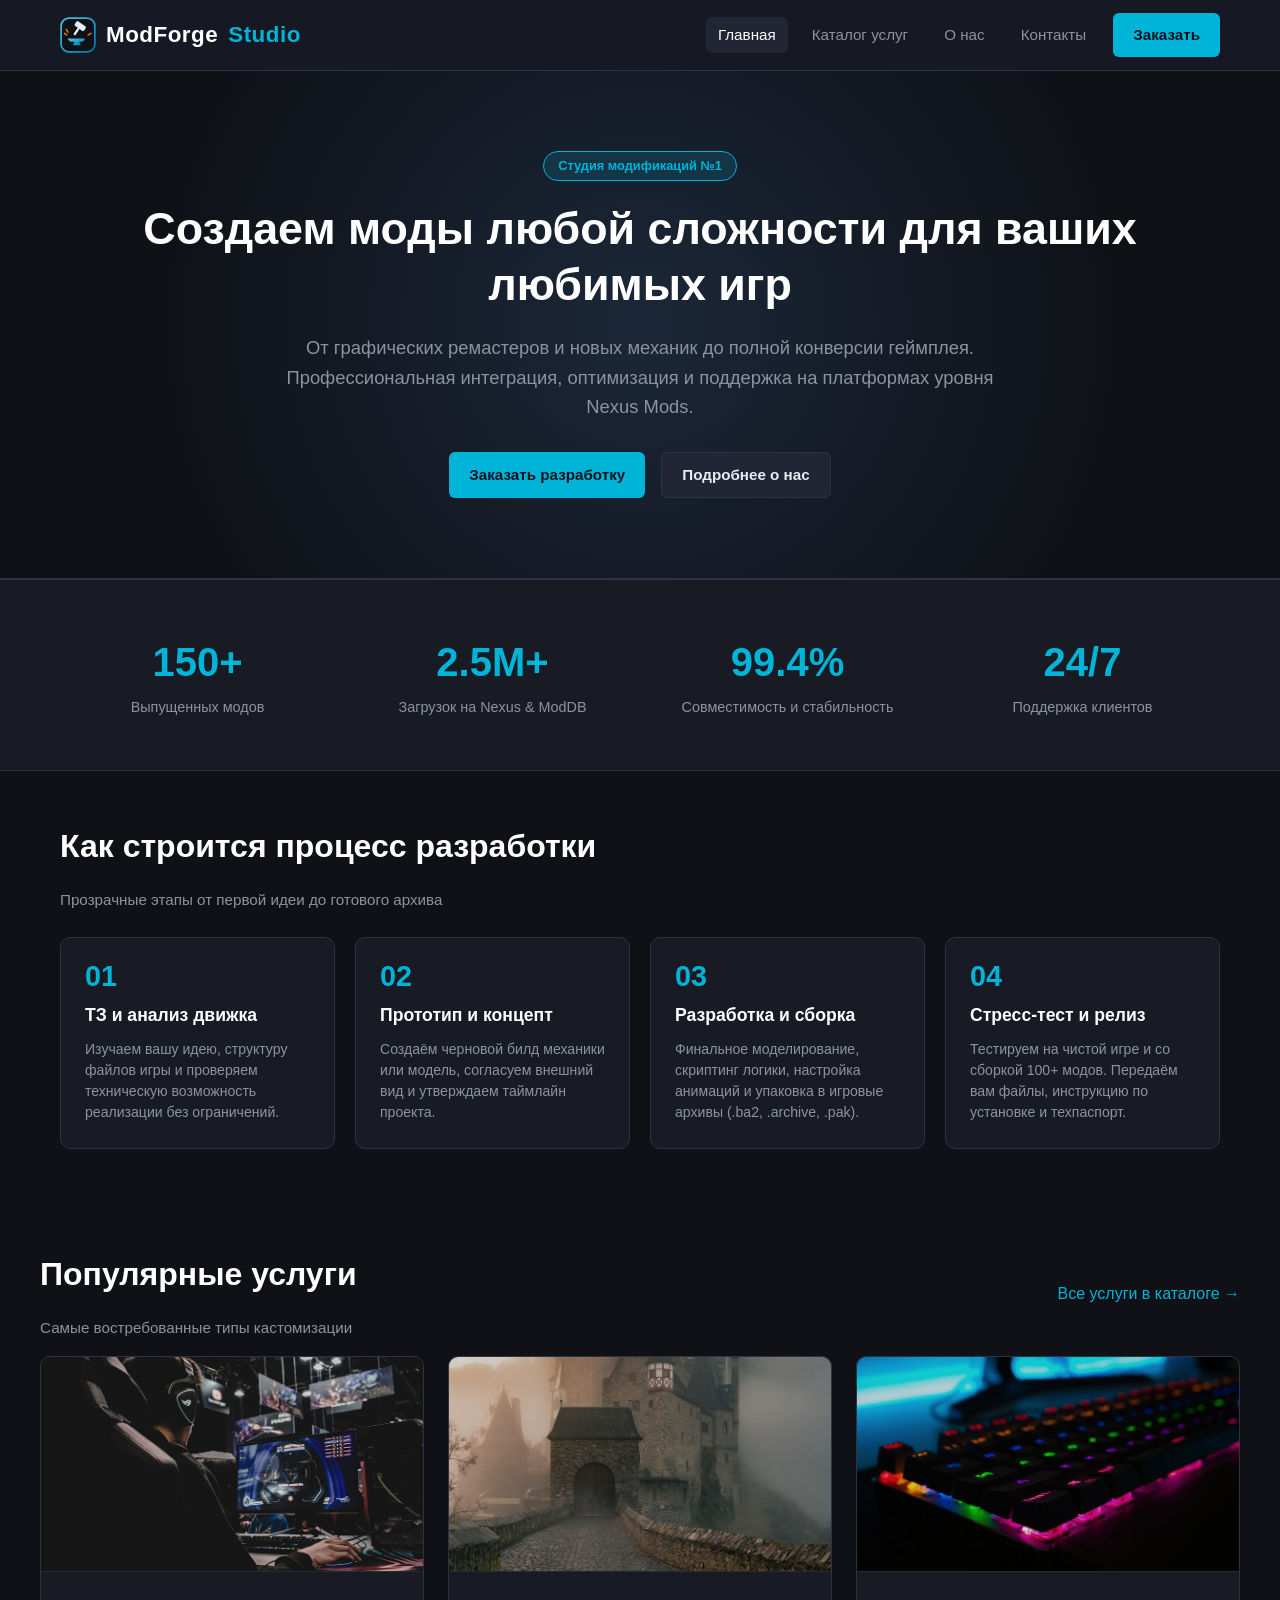
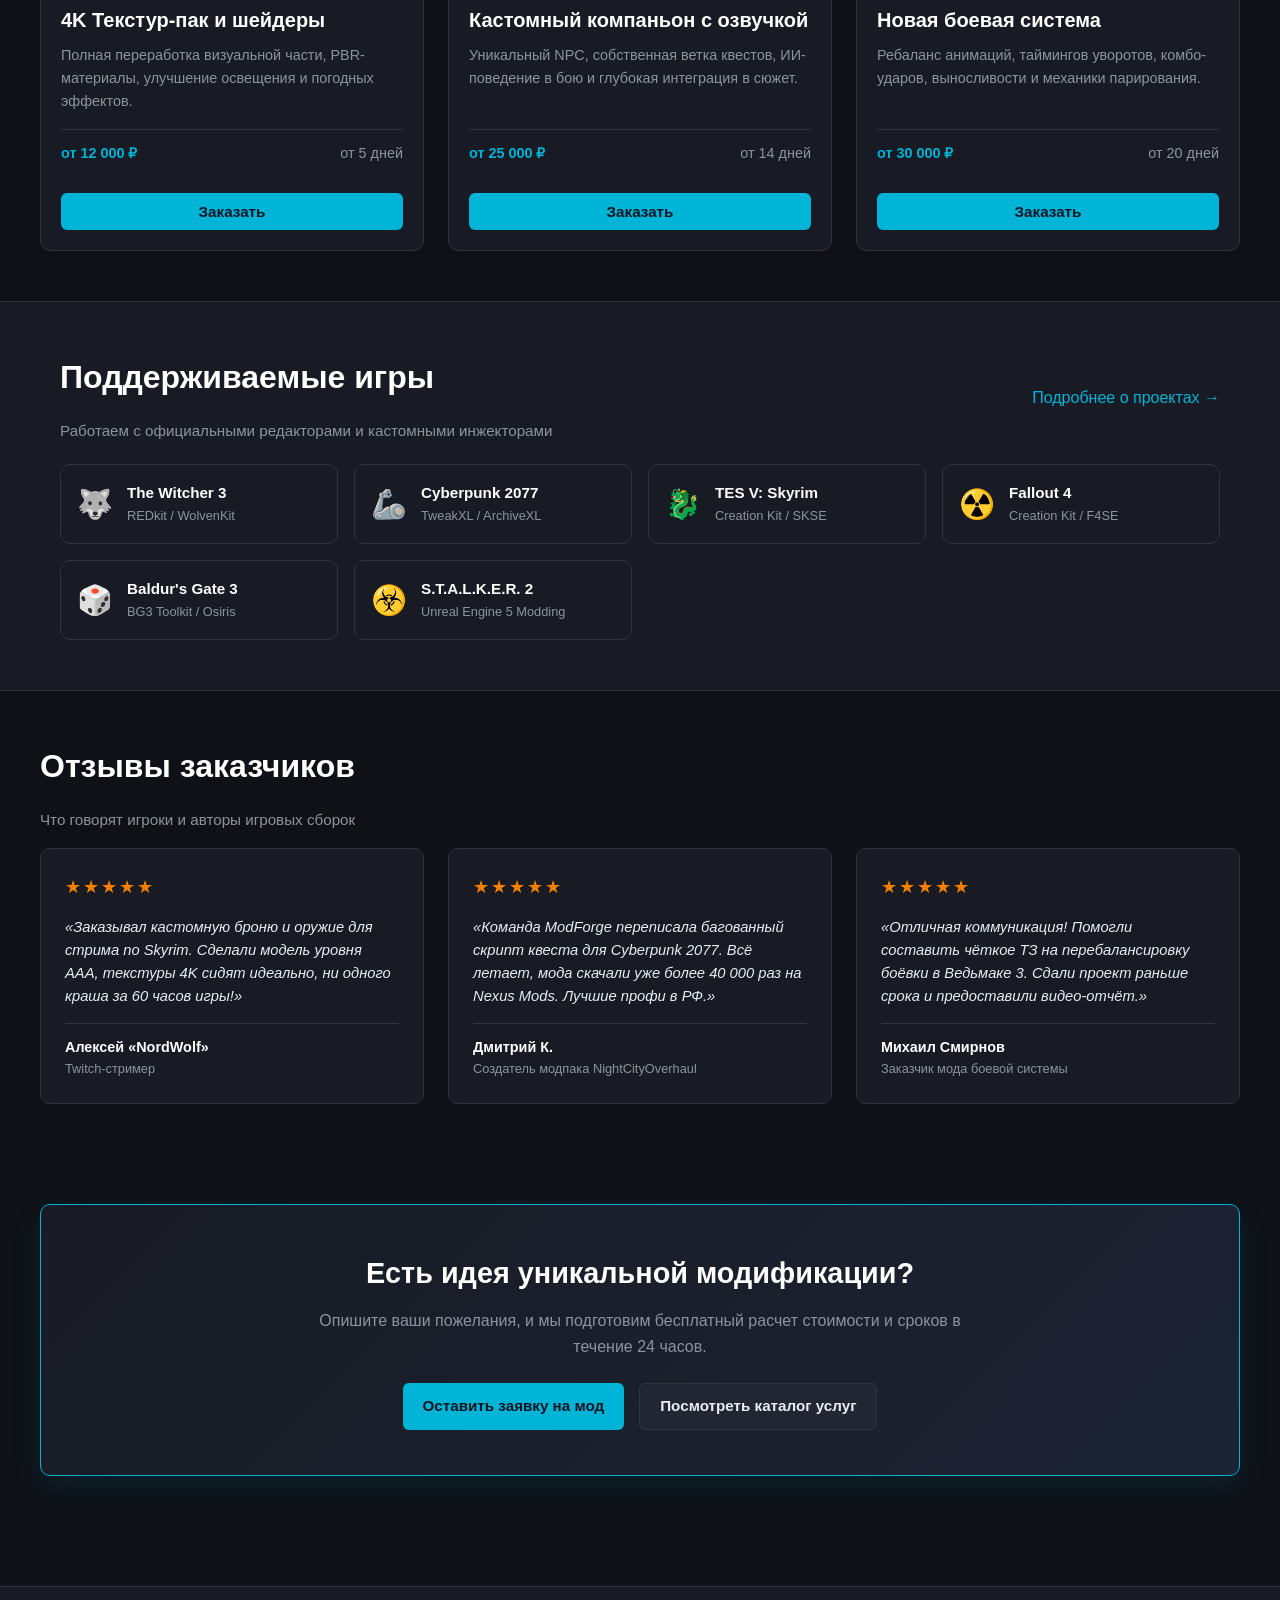
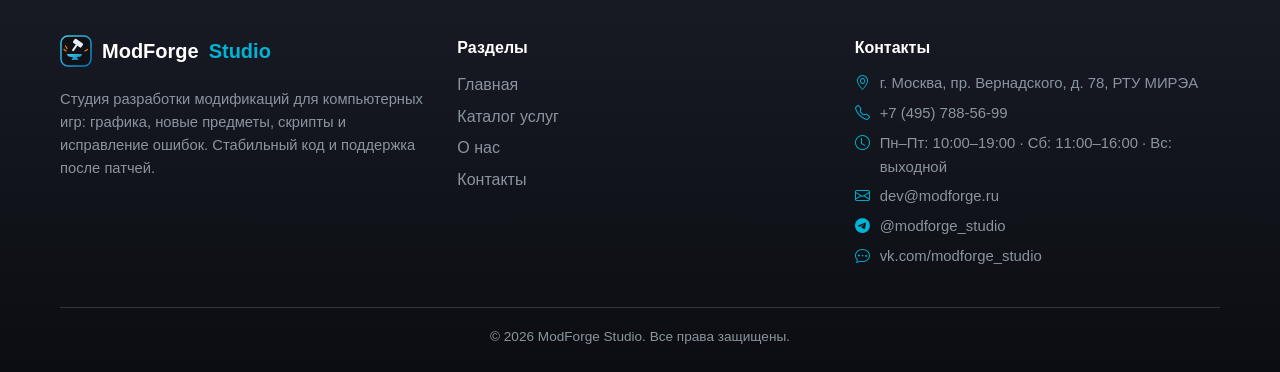
==== index.html @ 79bca65b "Обновление файлов: модальное окно и фильтры" ====
<!DOCTYPE html>
<html lang="ru">
<head>
  <meta charset="UTF-8">
  <meta name="viewport" content="width=device-width, initial-scale=1.0">
  <meta name="description" content="ModForge Studio — профессиональная разработка модификаций для компьютерных игр.">
  <title>Главная — ModForge Studio</title>
  <link rel="icon" type="image/svg+xml" href="images/logo.svg">
  <link rel="stylesheet" href="https://cdn.jsdelivr.net/npm/bootstrap-icons@1.11.3/font/bootstrap-icons.min.css">
  <link rel="stylesheet" href="css/style.css">
  <script src="js/main.js" defer></script>
</head>
<body class="page">
  <header class="site-header">
    <div class="site-header__inner container">
      <a class="site-header__logo" href="index.html">
        <img class="site-header__logo-img" src="images/logo.svg" alt="" width="36" height="36">
        ModForge<span>Studio</span>
      </a>
      <div class="site-header__actions">
        <nav class="site-nav" aria-label="Основная навигация">
          <ul class="site-nav__list">
            <li class="site-nav__item"><a class="site-nav__link site-nav__link--active" href="index.html" aria-current="page">Главная</a></li>
            <li class="site-nav__item"><a class="site-nav__link" href="catalog.html">Каталог услуг</a></li>
            <li class="site-nav__item"><a class="site-nav__link" href="about.html">О нас</a></li>
            <li class="site-nav__item"><a class="site-nav__link" href="contacts.html">Контакты</a></li>
          </ul>
        </nav>
        <a class="button button--primary site-header__order-btn" href="contacts.html#order">Заказать</a>
      </div>
    </div>
  </header>

  <main class="page-content">
    <!-- Hero Banner -->
    <section class="hero">
      <div class="hero__inner container">
        <div class="hero__badge">Студия модификаций №1</div>
        <h1 class="hero__title">Создаем моды любой сложности для ваших любимых игр</h1>
        <p class="hero__text">
          От графических ремастеров и новых механик до полной конверсии геймплея. Профессиональная интеграция, оптимизация и поддержка на платформах уровня Nexus Mods.
        </p>
        <div class="hero__actions">
          <a class="button button--primary" href="contacts.html#order">Заказать разработку</a>
          <a class="button button--secondary" href="about.html">Подробнее о нас</a>
        </div>
      </div>
    </section>

    <!-- Статистика -->
    <section class="section section--dark">
      <div class="container stats-grid">
        <div class="stat-card">
          <span class="stat-card__number">150+</span>
          <span class="stat-card__label">Выпущенных модов</span>
        </div>
        <div class="stat-card">
          <span class="stat-card__number">2.5M+</span>
          <span class="stat-card__label">Загрузок на Nexus & ModDB</span>
        </div>
        <div class="stat-card">
          <span class="stat-card__number">99.4%</span>
          <span class="stat-card__label">Совместимость и стабильность</span>
        </div>
        <div class="stat-card">
          <span class="stat-card__number">24/7</span>
          <span class="stat-card__label">Поддержка клиентов</span>
        </div>
      </div>
    </section>

    <!-- Этапы работы -->
    <section class="section" id="process">
      <div class="container">
        <div class="section__header">
          <div>
            <h2 class="section__title">Как строится процесс разработки</h2>
            <p class="section__subtitle">Прозрачные этапы от первой идеи до готового архива</p>
          </div>
        </div>
        <div class="steps-grid">
          <div class="step-card">
            <span class="step-card__num">01</span>
            <h3 class="step-card__title">ТЗ и анализ движка</h3>
            <p class="step-card__text">Изучаем вашу идею, структуру файлов игры и проверяем техническую возможность реализации без ограничений.</p>
          </div>
          <div class="step-card">
            <span class="step-card__num">02</span>
            <h3 class="step-card__title">Прототип и концепт</h3>
            <p class="step-card__text">Создаём черновой билд механики или модель, согласуем внешний вид и утверждаем таймлайн проекта.</p>
          </div>
          <div class="step-card">
            <span class="step-card__num">03</span>
            <h3 class="step-card__title">Разработка и сборка</h3>
            <p class="step-card__text">Финальное моделирование, скриптинг логики, настройка анимаций и упаковка в игровые архивы (.ba2, .archive, .pak).</p>
          </div>
          <div class="step-card">
            <span class="step-card__num">04</span>
            <h3 class="step-card__title">Стресс-тест и релиз</h3>
            <p class="step-card__text">Тестируем на чистой игре и со сборкой 100+ модов. Передаём вам файлы, инструкцию по установке и техпаспорт.</p>
          </div>
        </div>
      </div>
    </section>

    <!-- Популярные услуги -->
    <section class="section container" id="popular-services">
      <div class="section__header">
        <div>
          <h2 class="section__title">Популярные услуги</h2>
          <p class="section__subtitle">Самые востребованные типы кастомизации</p>
        </div>
        <a class="section__link" href="catalog.html">Все услуги в каталоге →</a>
      </div>
      <div class="cards-grid">
        <article class="card">
          <span class="badge badge--popular">Популярное</span>
          <img class="card__image" src="images/texture-pack.jpg" alt="4K Текстур-пак" loading="lazy">
          <div class="card__body">
            <h3 class="card__title">4K Текстур-пак и шейдеры</h3>
            <p class="card__text">Полная переработка визуальной части, PBR-материалы, улучшение освещения и погодных эффектов.</p>
            <div class="card__meta">
              <span class="card__price">от 12 000 ₽</span>
              <span class="card__time">от 5 дней</span>
            </div>
            <button class="button button--primary card__button open-dialog-btn" data-title="4K Текстур-пак и шейдеры">Заказать</button>
          </div>
        </article>

        <article class="card">
          <span class="badge badge--new">Новинка</span>
          <img class="card__image" src="images/companion.jpg" alt="Кастомный компаньон" loading="lazy">
          <div class="card__body">
            <h3 class="card__title">Кастомный компаньон с озвучкой</h3>
            <p class="card__text">Уникальный NPC, собственная ветка квестов, ИИ-поведение в бою и глубокая интеграция в сюжет.</p>
            <div class="card__meta">
              <span class="card__price">от 25 000 ₽</span>
              <span class="card__time">от 14 дней</span>
            </div>
            <button class="button button--primary card__button open-dialog-btn" data-title="Кастомный компаньон">Заказать</button>
          </div>
        </article>

        <article class="card">
          <span class="badge badge--dev">В разработке</span>
          <img class="card__image" src="images/combat-system.jpg" alt="Боевая система" loading="lazy">
          <div class="card__body">
            <h3 class="card__title">Новая боевая система</h3>
            <p class="card__text">Ребаланс анимаций, таймингов уворотов, комбо-ударов, выносливости и механики парирования.</p>
            <div class="card__meta">
              <span class="card__price">от 30 000 ₽</span>
              <span class="card__time">от 20 дней</span>
            </div>
            <button class="button button--primary card__button open-dialog-btn" data-title="Новая боевая система">Заказать</button>
          </div>
        </article>
      </div>
    </section>

    <!-- Поддерживаемые игры -->
    <section class="section section--dark" id="games">
      <div class="container">
        <div class="section__header">
          <div>
            <h2 class="section__title">Поддерживаемые игры</h2>
            <p class="section__subtitle">Работаем с официальными редакторами и кастомными инжекторами</p>
          </div>
          <a class="section__link" href="about.html">Подробнее о проектах →</a>
        </div>
        <div class="games-grid">
          <div class="game-badge">
            <span class="game-badge__icon">🐺</span>
            <div class="game-badge__info">
              <strong>The Witcher 3</strong>
              <span>REDkit / WolvenKit</span>
            </div>
          </div>
          <div class="game-badge">
            <span class="game-badge__icon">🦾</span>
            <div class="game-badge__info">
              <strong>Cyberpunk 2077</strong>
              <span>TweakXL / ArchiveXL</span>
            </div>
          </div>
          <div class="game-badge">
            <span class="game-badge__icon">🐉</span>
            <div class="game-badge__info">
              <strong>TES V: Skyrim</strong>
              <span>Creation Kit / SKSE</span>
            </div>
          </div>
          <div class="game-badge">
            <span class="game-badge__icon">☢️</span>
            <div class="game-badge__info">
              <strong>Fallout 4</strong>
              <span>Creation Kit / F4SE</span>
            </div>
          </div>
          <div class="game-badge">
            <span class="game-badge__icon">🎲</span>
            <div class="game-badge__info">
              <strong>Baldur's Gate 3</strong>
              <span>BG3 Toolkit / Osiris</span>
            </div>
          </div>
          <div class="game-badge">
            <span class="game-badge__icon">☣️</span>
            <div class="game-badge__info">
              <strong>S.T.A.L.K.E.R. 2</strong>
              <span>Unreal Engine 5 Modding</span>
            </div>
          </div>
        </div>
      </div>
    </section>

    <!-- Отзывы -->
    <section class="section container" id="reviews">
      <div class="section__header">
        <div>
          <h2 class="section__title">Отзывы заказчиков</h2>
          <p class="section__subtitle">Что говорят игроки и авторы игровых сборок</p>
        </div>
      </div>
      <div class="cards-grid">
        <div class="review-card">
          <div class="review-card__stars">★★★★★</div>
          <p class="review-card__text">«Заказывал кастомную броню и оружие для стрима по Skyrim. Сделали модель уровня AAA, текстуры 4K сидят идеально, ни одного краша за 60 часов игры!»</p>
          <div class="review-card__author">
            <span class="review-card__name">Алексей «NordWolf»</span>
            <span class="review-card__sub">Twitch-стример</span>
          </div>
        </div>

        <div class="review-card">
          <div class="review-card__stars">★★★★★</div>
          <p class="review-card__text">«Команда ModForge переписала багованный скрипт квеста для Cyberpunk 2077. Всё летает, мода скачали уже более 40 000 раз на Nexus Mods. Лучшие профи в РФ.»</p>
          <div class="review-card__author">
            <span class="review-card__name">Дмитрий К.</span>
            <span class="review-card__sub">Создатель модпака NightCityOverhaul</span>
          </div>
        </div>

        <div class="review-card">
          <div class="review-card__stars">★★★★★</div>
          <p class="review-card__text">«Отличная коммуникация! Помогли составить чёткое ТЗ на перебалансировку боёвки в Ведьмаке 3. Сдали проект раньше срока и предоставили видео-отчёт.»</p>
          <div class="review-card__author">
            <span class="review-card__name">Михаил Смирнов</span>
            <span class="review-card__sub">Заказчик мода боевой системы</span>
          </div>
        </div>
      </div>
    </section>

    <!-- Финальный CTA Баннер -->
    <section class="section container">
      <div class="cta-banner">
        <h2 class="cta-banner__title">Есть идея уникальной модификации?</h2>
        <p class="cta-banner__text">
          Опишите ваши пожелания, и мы подготовим бесплатный расчет стоимости и сроков в течение 24 часов.
        </p>
        <div class="cta-banner__actions">
          <a class="button button--primary" href="contacts.html#order">Оставить заявку на мод</a>
          <a class="button button--secondary" href="catalog.html">Посмотреть каталог услуг</a>
        </div>
      </div>
    </section>
  </main>

  <!-- Диалог заказа -->
  <dialog class="dialog" id="order-dialog">
    <div class="dialog__content">
      <h2 class="dialog__title">Оформить заявку</h2>
      <form class="order-form" id="order-dialog-form">
        <input type="hidden" id="dialog-service" name="service">
        <div class="order-form__field">
          <label class="order-form__label" for="dlg-name">Ваше имя *</label>
          <input class="order-form__input" type="text" id="dlg-name" required placeholder="Иван">
        </div>
        <div class="order-form__field">
          <label class="order-form__label" for="dlg-email">Электронная почта *</label>
          <input class="order-form__input" type="email" id="dlg-email" required placeholder="name@example.com">
        </div>
        <div class="order-form__field">
          <label class="order-form__label" for="dlg-comment">Пожелания по моду</label>
          <textarea class="order-form__textarea" id="dlg-comment" rows="3" placeholder="Укажите игру и детали"></textarea>
        </div>
        <div class="dialog__actions">
          <button class="button button--secondary" type="button" id="close-dialog-btn">Закрыть</button>
          <button class="button button--primary" type="submit">Отправить</button>
        </div>
      </form>
    </div>
  </dialog>

  <!-- Подвал -->
  <footer class="site-footer">
    <div class="container">
      <div class="site-footer__grid">
        <div class="site-footer__about">
          <a class="site-footer__logo" href="index.html">
            <img class="site-footer__logo-img" src="images/logo.svg" alt="" width="32" height="32">
            ModForge<span>Studio</span>
          </a>
          <p class="site-footer__slogan">Студия разработки модификаций для компьютерных игр: графика, новые предметы, скрипты и исправление ошибок. Стабильный код и поддержка после патчей.</p>
        </div>
        <nav class="site-footer__nav" aria-label="Разделы сайта">
          <h2 class="site-footer__title">Разделы</h2>
          <ul class="site-footer__list">
            <li class="site-footer__list-item"><a class="site-footer__link" href="index.html">Главная</a></li>
            <li class="site-footer__list-item"><a class="site-footer__link" href="catalog.html">Каталог услуг</a></li>
            <li class="site-footer__list-item"><a class="site-footer__link" href="about.html">О нас</a></li>
            <li class="site-footer__list-item"><a class="site-footer__link" href="contacts.html">Контакты</a></li>
          </ul>
        </nav>
        <div class="site-footer__contacts">
          <h2 class="site-footer__title">Контакты</h2>
          <p class="site-footer__contact"><i class="bi bi-geo-alt" aria-hidden="true"></i>г. Москва, пр. Вернадского, д. 78, РТУ МИРЭА</p>
          <p class="site-footer__contact"><i class="bi bi-telephone" aria-hidden="true"></i><a href="tel:+74957885699">+7 (495) 788-56-99</a></p>
          <p class="site-footer__contact"><i class="bi bi-clock" aria-hidden="true"></i>Пн–Пт: 10:00–19:00 · Сб: 11:00–16:00 · Вс: выходной</p>
          <p class="site-footer__contact"><i class="bi bi-envelope" aria-hidden="true"></i><a href="mailto:dev@modforge.ru">dev@modforge.ru</a></p>
          <p class="site-footer__contact"><i class="bi bi-telegram" aria-hidden="true"></i><a href="https://t.me/modforge_studio" target="_blank" rel="noopener">@modforge_studio</a></p>
          <p class="site-footer__contact"><i class="bi bi-chat-dots" aria-hidden="true"></i><a href="https://vk.com/modforge_studio" target="_blank" rel="noopener">vk.com/modforge_studio</a></p>
        </div>
      </div>
      <div class="site-footer__bottom">
        <p>&copy; 2026 ModForge Studio. Все права защищены.</p>
      </div>
    </div>
  </footer>

  <!-- Кнопка Наверх -->
  <button class="back-to-top" id="back-to-top" aria-label="Вернуться наверх">
    <div class="back-to-top__inner">
      <span class="back-to-top__arrow">▲</span>
    </div>
  </button>
</body>
</html>
---- css/style.css ----
/* ===============================
   1. Переменные проекта
   =============================== */
:root {
  --color-bg: #0f1117;
  --color-surface: #181b24;
  --color-surface-hover: #222634;
  --color-border: #2d3345;
  
  --color-text: #e6edf3;
  --color-muted: #8b949e;
  
  --color-primary: #00b4d8;
  --color-primary-hover: #0096c7;
  
  --badge-popular: #f77f00;
  --badge-new: #06d6a0;
  --badge-dev: #9d4edd;
  
  --color-success: #2ea44f;
  --color-error: #da3633;

  --font-family: -apple-system, BlinkMacSystemFont, "Segoe UI", Roboto, Helvetica, Arial, sans-serif;
  --container-width: 1200px;
  --radius-sm: 6px;
  --radius-md: 10px;
}

/* ===============================
   2. Базовые стили
   =============================== */
* {
  box-sizing: border-box;
  margin: 0;
  padding: 0;
}

html, body {
  overflow-x: clip;
  width: 100%;
}

html {
  scroll-behavior: smooth;
}

body.page {
  font-family: var(--font-family);
  background-color: var(--color-bg);
  color: var(--color-text);
  line-height: 1.6;
  min-height: 100vh;
  display: flex;
  flex-direction: column;
}

main.page-content {
  flex: 1 0 auto;
}

a {
  color: var(--color-primary);
  text-decoration: none;
  transition: color 0.2s;
}

a:hover {
  color: var(--color-primary-hover);
}

.container {
  width: 100%;
  max-width: var(--container-width);
  margin: 0 auto;
  padding: 0 20px;
}

/* ===============================
   3. Шапка (Sticky Header)
   =============================== */
.site-header {
  background-color: rgba(24, 27, 36, 0.95);
  backdrop-filter: blur(8px);
  border-bottom: 1px solid var(--color-border);
  position: sticky;
  top: 0;
  z-index: 100;
  width: 100%;
}

.site-header__inner {
  display: flex;
  align-items: center;
  justify-content: space-between;
  min-height: 70px;
  padding: 10px 20px;
  gap: 15px;
}

.site-header__logo {
  display: inline-flex;
  align-items: center;
  gap: 10px;
  font-size: 1.4rem;
  font-weight: 800;
  color: #fff;
  letter-spacing: 0.5px;
  white-space: nowrap;
}

.site-header__logo span {
  color: var(--color-primary);
}

.site-header__logo-img {
  width: 36px;
  height: 36px;
  flex-shrink: 0;
  display: block;
}

.site-header__actions {
  display: flex;
  align-items: center;
  gap: 15px;
}

.site-nav__list {
  display: flex;
  align-items: center;
  gap: 12px;
  list-style: none;
  flex-wrap: wrap;
}

.site-nav__link {
  color: var(--color-muted);
  font-size: 0.95rem;
  font-weight: 500;
  padding: 6px 12px;
  border-radius: var(--radius-sm);
  display: inline-block;
  transition: all 0.2s;
}

.site-nav__link:hover,
.site-nav__link--active {
  color: #fff;
  background-color: var(--color-surface-hover);
}

.site-header__order-btn {
  padding: 8px 18px;
  font-size: 0.9rem;
  font-weight: 700;
  white-space: nowrap;
}

/* ===============================
   4. Хлебные крошки
   =============================== */
.breadcrumbs {
  display: flex;
  align-items: center;
  gap: 8px;
  font-size: 0.85rem;
  padding: 16px 0;
  color: var(--color-muted);
  flex-wrap: wrap;
}

.breadcrumbs__separator {
  color: var(--color-border);
}

.breadcrumbs__current {
  color: var(--color-text);
}

/* ===============================
   5. Hero секция
   =============================== */
.hero {
  padding: clamp(40px, 8vw, 80px) 0;
  text-align: center;
  background: radial-gradient(circle at center, #1b2738 0%, var(--color-bg) 70%);
  border-bottom: 1px solid var(--color-border);
}

.hero__badge {
  display: inline-block;
  background: rgba(0, 180, 216, 0.15);
  color: var(--color-primary);
  border: 1px solid var(--color-primary);
  padding: 4px 14px;
  border-radius: 20px;
  font-size: 0.8rem;
  font-weight: 600;
  margin-bottom: 20px;
}

.hero__title {
  font-size: clamp(1.8rem, 4vw, 2.8rem);
  line-height: 1.25;
  margin-bottom: 20px;
  color: #fff;
}

.hero__text {
  max-width: 750px;
  margin: 0 auto 30px;
  color: var(--color-muted);
  font-size: clamp(1rem, 2vw, 1.15rem);
  padding: 0 10px;
}

.hero__actions {
  display: flex;
  justify-content: center;
  gap: 16px;
  flex-wrap: wrap;
}

/* ===============================
   6. Кнопки
   =============================== */
.button {
  display: inline-flex;
  align-items: center;
  justify-content: center;
  padding: 10px 20px;
  font-size: 0.95rem;
  font-weight: 600;
  border-radius: var(--radius-sm);
  border: none;
  cursor: pointer;
  transition: all 0.2s;
  text-align: center;
}

.button--primary {
  background-color: var(--color-primary);
  color: #0b1320;
}

.button--primary:hover {
  background-color: var(--color-primary-hover);
  color: #fff;
}

.button--secondary {
  background-color: var(--color-surface-hover);
  color: var(--color-text);
  border: 1px solid var(--color-border);
}

.button--secondary:hover {
  background-color: var(--color-border);
}

.button--full {
  width: 100%;
}

/* ===============================
   7. Сетки и карточки
   =============================== */
.section {
  padding: 50px 0;
}

.section--dark {
  background-color: var(--color-surface);
  border-top: 1px solid var(--color-border);
  border-bottom: 1px solid var(--color-border);
}

.section__title {
  font-size: clamp(1.5rem, 3vw, 2rem);
  margin-bottom: 16px;
  color: #fff;
}

.section__header {
  display: flex;
  justify-content: space-between;
  align-items: center;
  flex-wrap: wrap;
  gap: 10px;
  margin-bottom: 16px;
}

.section__text {
  color: var(--color-muted);
  max-width: 700px;
  margin-bottom: 30px;
}

.cards-grid {
  display: grid;
  grid-template-columns: repeat(auto-fit, minmax(min(100%, 280px), 1fr));
  gap: 24px;
}

.card {
  background-color: var(--color-surface);
  border: 1px solid var(--color-border);
  border-radius: var(--radius-md);
  overflow: hidden;
  display: flex;
  flex-direction: column;
  transition: transform 0.2s, border-color 0.2s;
  position: relative;
}

.card:hover {
  transform: translateY(-4px);
  border-color: var(--color-primary);
}

.card__image {
  width: 100%;
  aspect-ratio: 16 / 9;
  object-fit: cover;
  display: block;
  border-bottom: 1px solid var(--color-border);
}

.card__body {
  padding: 20px;
  display: flex;
  flex-direction: column;
  flex-grow: 1;
}

.card__title {
  font-size: 1.25rem;
  color: #fff;
  margin: 12px 0 8px;
}

.card__text {
  color: var(--color-muted);
  font-size: 0.9rem;
  flex-grow: 1;
  margin-bottom: 16px;
}

.card__meta {
  display: flex;
  justify-content: space-between;
  border-top: 1px solid var(--color-border);
  padding: 12px 0;
  margin-bottom: 16px;
  font-size: 0.9rem;
}

.card__price {
  font-weight: 700;
  color: var(--color-primary);
}

.card__time {
  color: var(--color-muted);
}

.badge {
  position: absolute;
  top: 12px;
  left: 12px;
  font-size: 0.75rem;
  font-weight: 700;
  text-transform: uppercase;
  padding: 4px 10px;
  border-radius: 4px;
  backdrop-filter: blur(4px);
}

.badge--popular {
  background-color: rgba(247, 127, 0, 0.85);
  color: #fff;
}

.badge--new {
  background-color: rgba(6, 214, 160, 0.85);
  color: #0b1320;
}

.badge--dev {
  background-color: rgba(157, 78, 221, 0.85);
  color: #fff;
}

.stats-grid {
  display: grid;
  grid-template-columns: repeat(auto-fit, minmax(180px, 1fr));
  gap: 20px;
  text-align: center;
}

.stat-card__number {
  display: block;
  font-size: clamp(2rem, 3.5vw, 2.5rem);
  font-weight: 800;
  color: var(--color-primary);
}

.stat-card__label {
  color: var(--color-muted);
  font-size: 0.9rem;
}

.games-grid {
  display: flex;
  flex-wrap: wrap;
  gap: 10px;
}

.game-tag {
  background-color: var(--color-surface);
  border: 1px solid var(--color-border);
  padding: 8px 16px;
  border-radius: var(--radius-sm);
  font-size: 0.9rem;
}

.portfolio-card {
  background-color: var(--color-surface);
  border: 1px solid var(--color-border);
  border-radius: var(--radius-md);
  overflow: hidden;
  display: flex;
  flex-direction: column;
}

.portfolio-card__img {
  width: 100%;
  aspect-ratio: 16 / 9;
  object-fit: cover;
  display: block;
}

.portfolio-card__body {
  padding: 20px;
  display: flex;
  flex-direction: column;
  flex-grow: 1;
}

.portfolio-card__game-tag {
  display: inline-block;
  align-self: flex-start;
  background: rgba(0, 180, 216, 0.15);
  border: 1px solid var(--color-primary);
  color: var(--color-primary);
  padding: 2px 8px;
  border-radius: 4px;
  font-size: 0.75rem;
  margin-bottom: 10px;
}

.portfolio-card__title {
  color: #fff;
  font-size: 1.25rem;
  margin-bottom: 8px;
}

.portfolio-card__text {
  color: var(--color-muted);
  font-size: 0.9rem;
  margin-bottom: 16px;
  flex-grow: 1;
}

.portfolio-card__tags {
  display: flex;
  gap: 6px;
  flex-wrap: wrap;
  margin-bottom: 16px;
}

.tech-tag {
  background: var(--color-surface-hover);
  border: 1px solid var(--color-border);
  font-size: 0.75rem;
  padding: 2px 8px;
  border-radius: 4px;
  color: var(--color-muted);
}

.catalog-layout {
  display: grid;
  grid-template-columns: 260px 1fr;
  gap: 30px;
  margin-top: 20px;
  align-items: start;
}

.catalog-filters {
  background: var(--color-surface);
  border: 1px solid var(--color-border);
  border-radius: var(--radius-md);
  padding: 20px;
  position: sticky;
  top: 90px;
  height: fit-content;
  z-index: 10;
}

.catalog-filters__title {
  font-size: 1.2rem;
  margin-bottom: 16px;
  color: #fff;
}

.catalog-filters__group {
  border: none;
  margin-bottom: 20px;
}

.catalog-filters__legend {
  font-size: 0.85rem;
  text-transform: uppercase;
  color: var(--color-muted);
  margin-bottom: 10px;
  font-weight: 700;
}

.catalog-filters__label {
  display: flex;
  align-items: center;
  gap: 8px;
  font-size: 0.9rem;
  margin-bottom: 8px;
  cursor: pointer;
}

.contacts-layout {
  display: grid;
  grid-template-columns: 1fr 1fr;
  gap: 40px;
  margin-top: 20px;
}

.contacts-layout__form-box {
  background: var(--color-surface);
  border: 1px solid var(--color-border);
  border-radius: var(--radius-md);
  padding: 24px;
}

.order-form__field {
  margin-bottom: 16px;
}

.order-form__label {
  display: block;
  font-size: 0.85rem;
  font-weight: 600;
  margin-bottom: 6px;
  color: var(--color-muted);
}

.order-form__input,
.order-form__select,
.order-form__textarea {
  width: 100%;
  padding: 10px 14px;
  background-color: var(--color-bg);
  border: 1px solid var(--color-border);
  border-radius: var(--radius-sm);
  color: #fff;
  font-family: inherit;
  font-size: 0.95rem;
}

.order-form__input:focus,
.order-form__select:focus,
.order-form__textarea:focus {
  outline: none;
  border-color: var(--color-primary);
}

.order-form__input--error {
  border-color: var(--color-error);
}

.order-form__checkbox-label {
  display: flex;
  align-items: center;
  gap: 8px;
  font-size: 0.85rem;
  color: var(--color-muted);
  cursor: pointer;
}

.contacts-list {
  list-style: none;
  margin-bottom: 30px;
}

.contacts-list__item {
  padding: 10px 0;
  border-bottom: 1px solid var(--color-border);
  font-size: 0.95rem;
}

.faq-block {
  margin-top: 30px;
}

.faq-block__title {
  font-size: 1.3rem;
  margin-bottom: 16px;
  color: #fff;
}

.faq-item {
  border: 1px solid var(--color-border);
  border-radius: var(--radius-sm);
  margin-bottom: 10px;
  background-color: var(--color-surface);
}

.faq-item__question {
  padding: 14px 18px;
  cursor: pointer;
  font-weight: 600;
}

.faq-item__answer {
  padding: 0 18px 14px;
  color: var(--color-muted);
  font-size: 0.9rem;
}

.dialog {
  border: 1px solid var(--color-border);
  border-radius: var(--radius-md);
  background-color: var(--color-surface);
  color: var(--color-text);
  padding: 24px;
  max-width: 500px;
  width: 90%;
  margin: auto;
  max-height: 90vh;
  overflow-y: auto;
}

.dialog::backdrop {
  background: rgba(0, 0, 0, 0.7);
  backdrop-filter: blur(4px);
}

.dialog__title {
  font-size: 1.4rem;
  margin-bottom: 16px;
  color: #fff;
}

.dialog__actions {
  display: flex;
  justify-content: flex-end;
  gap: 12px;
  margin-top: 20px;
  flex-wrap: wrap;
}

/* ===============================
   8. Кнопка «Наверх» (двухслойный круг без надписи)
   =============================== */
.back-to-top {
  position: fixed;
  bottom: 24px;
  right: 24px;
  width: 52px;
  height: 52px;
  border-radius: 50%;
  background: #0f1117;
  border: 2px solid var(--color-primary);
  box-shadow: 0 0 16px rgba(0, 180, 216, 0.4);
  cursor: pointer;
  display: none;
  align-items: center;
  justify-content: center;
  z-index: 99;
  padding: 0;
  transition: transform 0.2s, box-shadow 0.2s;
}

.back-to-top:hover {
  transform: translateY(-4px);
  box-shadow: 0 0 24px rgba(0, 180, 216, 0.7);
}

.back-to-top.show {
  display: flex;
}

/* Внутренний светлый кружок со стрелкой */
.back-to-top__inner {
  width: 38px;
  height: 38px;
  border-radius: 50%;
  background: #e6edf3;
  color: #0f1117;
  display: flex;
  align-items: center;
  justify-content: center;
}

.back-to-top__arrow {
  font-size: 16px;
  font-weight: 900;
  line-height: 1;
}

/* ===============================
   9. Подвал (Footer): логотип, разделы, контакты
   =============================== */
.site-footer {
  border-top: 1px solid var(--color-border);
  background: linear-gradient(var(--color-surface), #0b0d12);
  color: var(--color-muted);
  padding: 48px 0 24px;
  margin-top: 60px;
}

/* Три равных столбца */
.site-footer__grid {
  display: grid;
  grid-template-columns: repeat(3, minmax(0, 1fr));
  gap: 32px;
}

.site-footer__logo {
  display: inline-flex;
  align-items: center;
  gap: 10px;
  color: #fff;
  font-size: 1.25rem;
  font-weight: 800;
}

.site-footer__logo span {
  color: var(--color-primary);
}

.site-footer .site-footer__logo {
  color: #fff;
}

.site-footer .site-footer__logo:hover {
  color: var(--color-primary);
}

.site-footer__logo-img {
  width: 32px;
  height: 32px;
  display: block;
}

.site-footer__slogan {
  margin-top: 14px;
  font-size: 0.92rem;
  line-height: 1.55;
}

.site-footer__title {
  color: #fff;
  font-size: 1rem;
  font-weight: 700;
  margin-bottom: 12px;
}

.site-footer__list {
  list-style: none;
}

.site-footer__list-item {
  margin: 6px 0;
}

.site-footer a {
  color: var(--color-muted);
}

.site-footer a:hover {
  color: #fff;
}

.site-footer__contact {
  display: flex;
  align-items: baseline;
  gap: 10px;
  margin: 6px 0;
  font-size: 0.93rem;
}

.site-footer__contact .bi {
  color: var(--color-primary);
}

.site-footer__bottom {
  margin-top: 32px;
  padding-top: 18px;
  border-top: 1px solid var(--color-border);
  font-size: 0.85rem;
  text-align: center;
}

/* ===============================
   9.1 Контакты: иконки и карта
   =============================== */
.contacts-list__item {
  display: flex;
  align-items: flex-start;
  gap: 14px;
}

.contacts-list__icon {
  font-size: 1.3rem;
  color: var(--color-primary);
  line-height: 1.4;
}

.contacts-list__label {
  font-size: 0.8rem;
  text-transform: uppercase;
  letter-spacing: 0.5px;
  color: var(--color-muted);
}

.contacts-list__value {
  color: var(--color-text);
}

.contacts-map__title {
  font-size: 1.3rem;
  color: #fff;
  margin-bottom: 14px;
}

.contacts-map {
  margin-bottom: 30px;
}

.map {
  display: block;
  width: 100%;
  min-height: 360px;
  border: 1px solid var(--color-border);
  border-radius: var(--radius-md);
  /* тёмная тема карты под стиль сайта */
  filter: grayscale(1) invert(0.9) contrast(0.9);
}

.contacts-map__link {
  display: inline-flex;
  gap: 6px;
  margin-top: 10px;
  font-size: 0.85rem;
}

.cards-grid--4 {
  grid-template-columns: repeat(auto-fit, minmax(min(100%, 220px), 1fr));
}

.section__subheading {
  font-size: 1.25rem;
  color: #fff;
  margin: 36px 0 16px;
}

/* ===============================
   10. Адаптивность
   =============================== */
@media (max-width: 992px) {
  .catalog-layout,
  .contacts-layout {
    grid-template-columns: 1fr;
  }

  .site-footer__grid {
    grid-template-columns: 1fr 1fr;
  }

  .site-footer__about {
    grid-column: 1 / -1;
  }
}

@media (max-width: 768px) {
  .site-header__inner {
    flex-direction: column;
    align-items: stretch;
    padding: 12px 20px;
    gap: 12px;
  }

  .site-header__actions {
    flex-direction: column;
    align-items: stretch;
    gap: 10px;
  }

  .site-nav__list {
    width: 100%;
    justify-content: center;
    gap: 8px;
  }

  .site-nav__link {
    font-size: 0.85rem;
    padding: 6px 8px;
  }

  .site-header__order-btn {
    text-align: center;
  }

  .hero__actions .button {
    width: 100%;
  }

  .site-footer__grid {
    grid-template-columns: 1fr;
    gap: 24px;
  }
}

@media (max-width: 480px) {
  .container {
    padding: 0 14px;
  }

  .section {
    padding: 35px 0;
  }

  .dialog {
    padding: 18px;
    width: 95%;
  }
}
/* ===============================
   Новые блоки Главной страницы
   =============================== */
.section__subtitle {
  color: var(--color-muted);
  font-size: 0.95rem;
  margin-top: 4px;
}

/* Карточки преимуществ */
.feature-card {
  background-color: var(--color-surface);
  border: 1px solid var(--color-border);
  border-radius: var(--radius-md);
  padding: 24px;
  display: flex;
  flex-direction: column;
  gap: 12px;
  transition: transform 0.2s, border-color 0.2s;
}

.feature-card:hover {
  transform: translateY(-3px);
  border-color: var(--color-primary);
}

.feature-card__icon {
  font-size: 2rem;
  line-height: 1;
}

.feature-card__title {
  font-size: 1.15rem;
  color: #fff;
}

.feature-card__text {
  color: var(--color-muted);
  font-size: 0.9rem;
  line-height: 1.5;
}

/* Шаги процесса */
.steps-grid {
  display: grid;
  grid-template-columns: repeat(auto-fit, minmax(240px, 1fr));
  gap: 20px;
  margin-top: 25px;
}

.step-card {
  background: var(--color-surface);
  border: 1px solid var(--color-border);
  border-radius: var(--radius-md);
  padding: 24px;
  position: relative;
  display: flex;
  flex-direction: column;
  gap: 10px;
}

.step-card__num {
  font-size: 1.8rem;
  font-weight: 800;
  color: var(--color-primary);
  line-height: 1;
}

.step-card__title {
  color: #fff;
  font-size: 1.1rem;
}

.step-card__text {
  color: var(--color-muted);
  font-size: 0.88rem;
  line-height: 1.5;
}

/* Поддерживаемые игры */
.games-grid {
  display: grid;
  grid-template-columns: repeat(auto-fit, minmax(220px, 1fr));
  gap: 16px;
  margin-top: 20px;
}

.game-badge {
  background: var(--color-surface);
  border: 1px solid var(--color-border);
  border-radius: var(--radius-md);
  padding: 16px;
  display: flex;
  align-items: center;
  gap: 14px;
  transition: all 0.2s;
}

.game-badge:hover {
  border-color: var(--color-primary);
  background: var(--color-surface-hover);
}

.game-badge__icon {
  font-size: 1.8rem;
}

.game-badge__info strong {
  display: block;
  color: #fff;
  font-size: 0.95rem;
}

.game-badge__info span {
  display: block;
  color: var(--color-muted);
  font-size: 0.8rem;
}

/* Карточки отзывов */
.review-card {
  background: var(--color-surface);
  border: 1px solid var(--color-border);
  border-radius: var(--radius-md);
  padding: 24px;
  display: flex;
  flex-direction: column;
  justify-content: space-between;
  gap: 15px;
}

.review-card__stars {
  color: #f77f00;
  font-size: 1.1rem;
  letter-spacing: 2px;
}

.review-card__text {
  color: var(--color-text);
  font-size: 0.92rem;
  line-height: 1.55;
  font-style: italic;
}

.review-card__author {
  border-top: 1px solid var(--color-border);
  padding-top: 12px;
}

.review-card__name {
  display: block;
  color: #fff;
  font-weight: 600;
  font-size: 0.9rem;
}

.review-card__sub {
  display: block;
  color: var(--color-muted);
  font-size: 0.8rem;
}

/* CTA баннер перед футером */
.cta-banner {
  background: linear-gradient(135deg, #181b24 0%, #1c2333 100%);
  border: 1px solid var(--color-primary);
  border-radius: var(--radius-md);
  padding: 45px 30px;
  text-align: center;
  box-shadow: 0 10px 30px rgba(0, 180, 216, 0.1);
}

.cta-banner__title {
  font-size: 1.8rem;
  color: #fff;
  margin-bottom: 12px;
}

.cta-banner__text {
  color: var(--color-muted);
  max-width: 650px;
  margin: 0 auto 24px;
  font-size: 1rem;
}

.cta-banner__actions {
  display: flex;
  justify-content: center;
  gap: 15px;
  flex-wrap: wrap;
}

/* ===============================
   Подсветка карточек модов при наведении
   =============================== */
.card,
.portfolio-card {
  transition: transform 0.25s ease, border-color 0.25s ease, box-shadow 0.25s ease;
}

.card__image,
.portfolio-card__img {
  transition: filter 0.3s ease;
  filter: brightness(0.85) saturate(0.9);
}

.card__title,
.portfolio-card__title {
  transition: color 0.25s ease;
}

.card:hover,
.card:focus-within,
.portfolio-card:hover,
.portfolio-card:focus-within {
  transform: translateY(-6px);
  border-color: var(--color-primary);
  box-shadow:
    0 0 0 1px var(--color-primary),
    0 10px 30px rgba(0, 180, 216, 0.35),
    0 0 45px rgba(0, 180, 216, 0.18);
}

.card:hover .card__image,
.card:focus-within .card__image,
.portfolio-card:hover .portfolio-card__img,
.portfolio-card:focus-within .portfolio-card__img {
  filter: brightness(1.08) saturate(1.15);
}

.card:hover .card__title,
.card:focus-within .card__title,
.portfolio-card:hover .portfolio-card__title,
.portfolio-card:focus-within .portfolio-card__title {
  color: var(--color-primary);
}

@media (prefers-reduced-motion: reduce) {
  .card:hover,
  .card:focus-within,
  .portfolio-card:hover,
  .portfolio-card:focus-within {
    transform: none;
  }
}
.card__actions {
  display: flex;
  gap: 10px;
  margin-top: auto;
}
.card__actions .button {
  flex: 1;
  text-align: center;
  padding: 10px 8px;
  font-size: 0.88rem;
}

.dialog--details {
  max-width: 680px;
  width: 92%;
  padding: 0;
  border-radius: var(--radius-md);
  overflow: hidden;
}
.details-modal {
  display: flex;
  flex-direction: column;
  max-height: 85vh;
}
.details-modal__header {
  position: relative;
  height: 200px;
  background-color: #0b0f19;
}
.details-modal__image {
  width: 100%;
  height: 100%;
  object-fit: cover;
}
.details-modal__header-overlay {
  position: absolute;
  inset: 0;
  background: linear-gradient(to top, rgba(15, 23, 42, 0.95), transparent 70%);
  display: flex;
  align-items: flex-end;
  padding: 20px;
}
.details-modal__category {
  color: var(--color-primary);
  font-size: 0.75rem;
  text-transform: uppercase;
  font-weight: 600;
}
.details-modal__title {
  color: #fff;
  font-size: 1.4rem;
  margin: 4px 0 0;
}
.details-modal__close {
  position: absolute;
  top: 12px;
  right: 12px;
  width: 34px;
  height: 34px;
  border-radius: 50%;
  background: rgba(0,0,0,0.6);
  border: 1px solid rgba(255,255,255,0.2);
  color: #fff;
  font-size: 1.3rem;
  cursor: pointer;
}
.details-modal__body {
  padding: 20px;
  overflow-y: auto;
  display: flex;
  flex-direction: column;
  gap: 16px;
}
.details-modal__list {
  list-style: none;
  padding: 0;
  margin: 8px 0 0;
  display: flex;
  flex-direction: column;
  gap: 6px;
}
.details-modal__list li {
  color: var(--color-text-muted);
  font-size: 0.9rem;
  padding-left: 20px;
  position: relative;
}
.details-modal__list li::before {
  content: "✓";
  position: absolute;
  left: 0;
  color: var(--color-primary);
  font-weight: bold;
}
.details-modal__tags {
  display: flex;
  flex-wrap: wrap;
  gap: 6px;
  margin-top: 8px;
}
.details-modal__tag {
  background: rgba(255,255,255,0.06);
  border: 1px solid var(--color-border);
  padding: 4px 8px;
  border-radius: var(--radius-sm);
  font-size: 0.8rem;
}
.details-modal__footer {
  display: flex;
  justify-content: space-between;
  align-items: center;
  padding: 16px 20px;
  border-top: 1px solid var(--color-border);
  background: rgba(11, 15, 25, 0.5);
  gap: 12px;
}
.details-modal__price {
  font-size: 1.25rem;
  font-weight: bold;
  color: var(--color-primary);
}
.details-modal__time {
  font-size: 0.82rem;
  color: var(--color-text-muted);
  display: block;
}
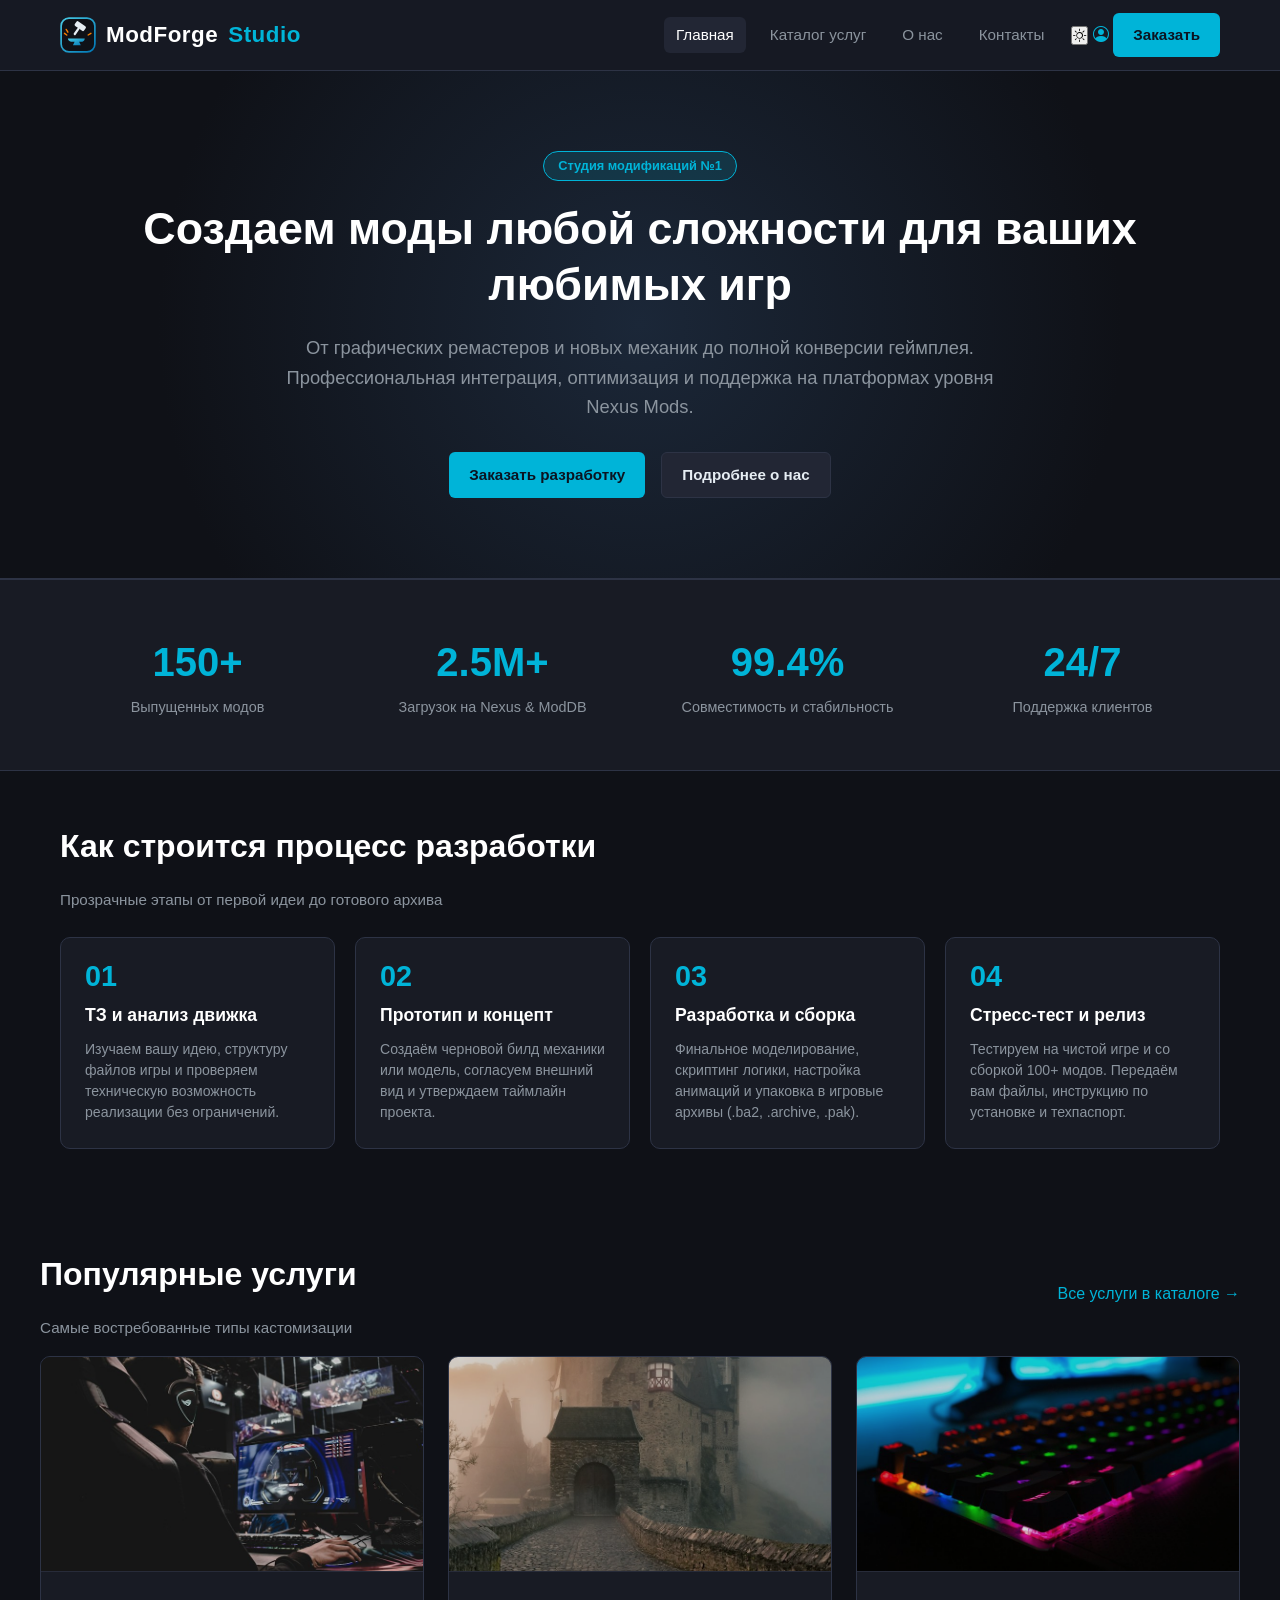
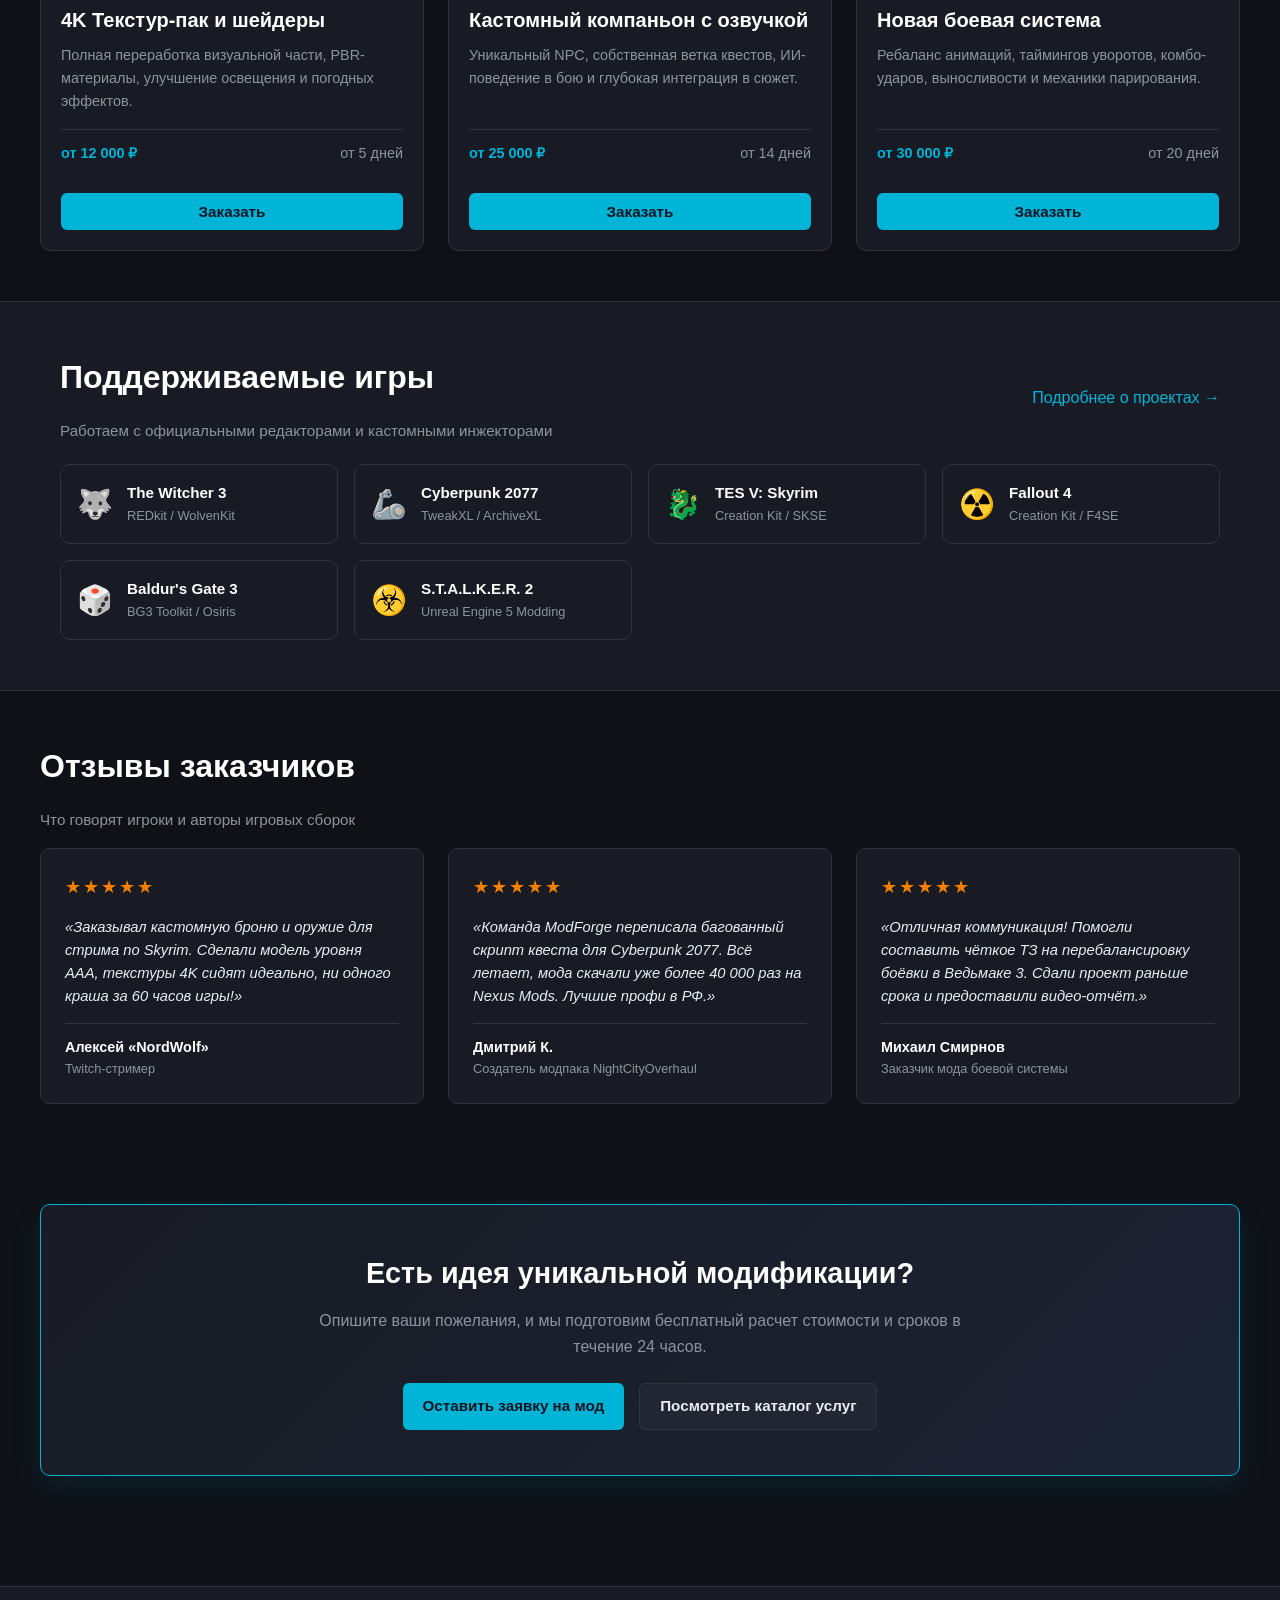
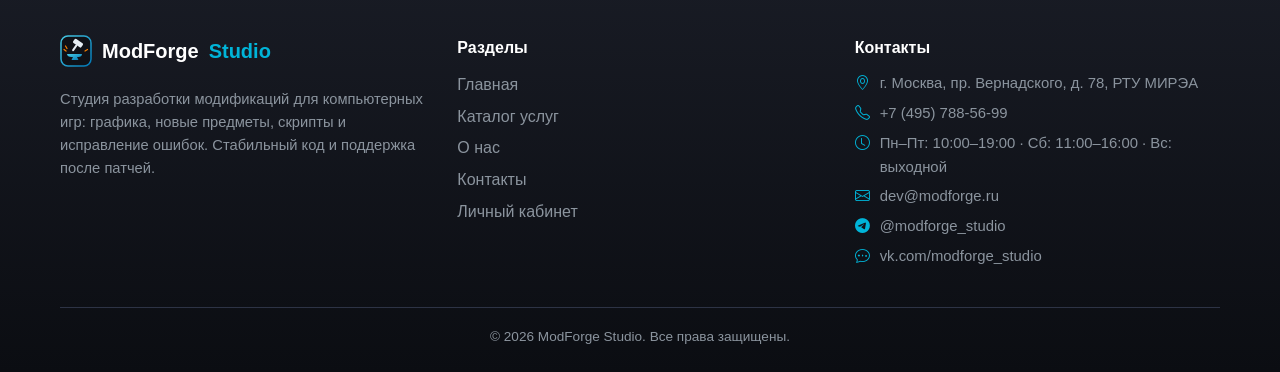
==== commit d9cffb4d: "Update" ====
--- a/index.html
+++ b/index.html
@@ -7,6 +7,10 @@
   <title>Главная — ModForge Studio</title>
   <link rel="icon" type="image/svg+xml" href="images/logo.svg">
   <link rel="stylesheet" href="https://cdn.jsdelivr.net/npm/bootstrap-icons@1.11.3/font/bootstrap-icons.min.css">
+  <script>
+    // Применяем сохранённую тему до отрисовки, чтобы не было «мигания»
+    try { if (localStorage.getItem('mf-theme') === 'light') document.documentElement.dataset.theme = 'light'; } catch (e) {}
+  </script>
   <link rel="stylesheet" href="css/style.css">
   <script src="js/main.js" defer></script>
 </head>
@@ -26,7 +30,11 @@
             <li class="site-nav__item"><a class="site-nav__link" href="contacts.html">Контакты</a></li>
           </ul>
         </nav>
-        <a class="button button--primary site-header__order-btn" href="contacts.html#order">Заказать</a>
+        <div class="site-header__tools">
+          <button class="icon-btn theme-toggle" type="button" aria-label="Переключить светлую / тёмную тему" title="Сменить тему"><i class="bi bi-sun" aria-hidden="true"></i></button>
+          <a class="icon-btn" href="cabinet.html" aria-label="Личный кабинет" title="Личный кабинет"><i class="bi bi-person-circle" aria-hidden="true"></i></a>
+          <a class="button button--primary site-header__order-btn" href="contacts.html#order">Заказать</a>
+        </div>
       </div>
     </div>
   </header>
@@ -311,6 +319,7 @@
             <li class="site-footer__list-item"><a class="site-footer__link" href="catalog.html">Каталог услуг</a></li>
             <li class="site-footer__list-item"><a class="site-footer__link" href="about.html">О нас</a></li>
             <li class="site-footer__list-item"><a class="site-footer__link" href="contacts.html">Контакты</a></li>
+            <li class="site-footer__list-item"><a class="site-footer__link" href="cabinet.html">Личный кабинет</a></li>
           </ul>
         </nav>
         <div class="site-footer__contacts">
--- a/css/style.css
+++ b/css/style.css
@@ -848,11 +848,11 @@
 .map {
   display: block;
   width: 100%;
-  min-height: 360px;
+  min-height: 500px;
   border: 1px solid var(--color-border);
   border-radius: var(--radius-md);
   /* тёмная тема карты под стиль сайта */
-  filter: grayscale(1) invert(0.9) contrast(0.9);
+  /*filter: grayscale(1) invert(0.9) contrast(0.9);*/
 }
 
 .contacts-map__link {
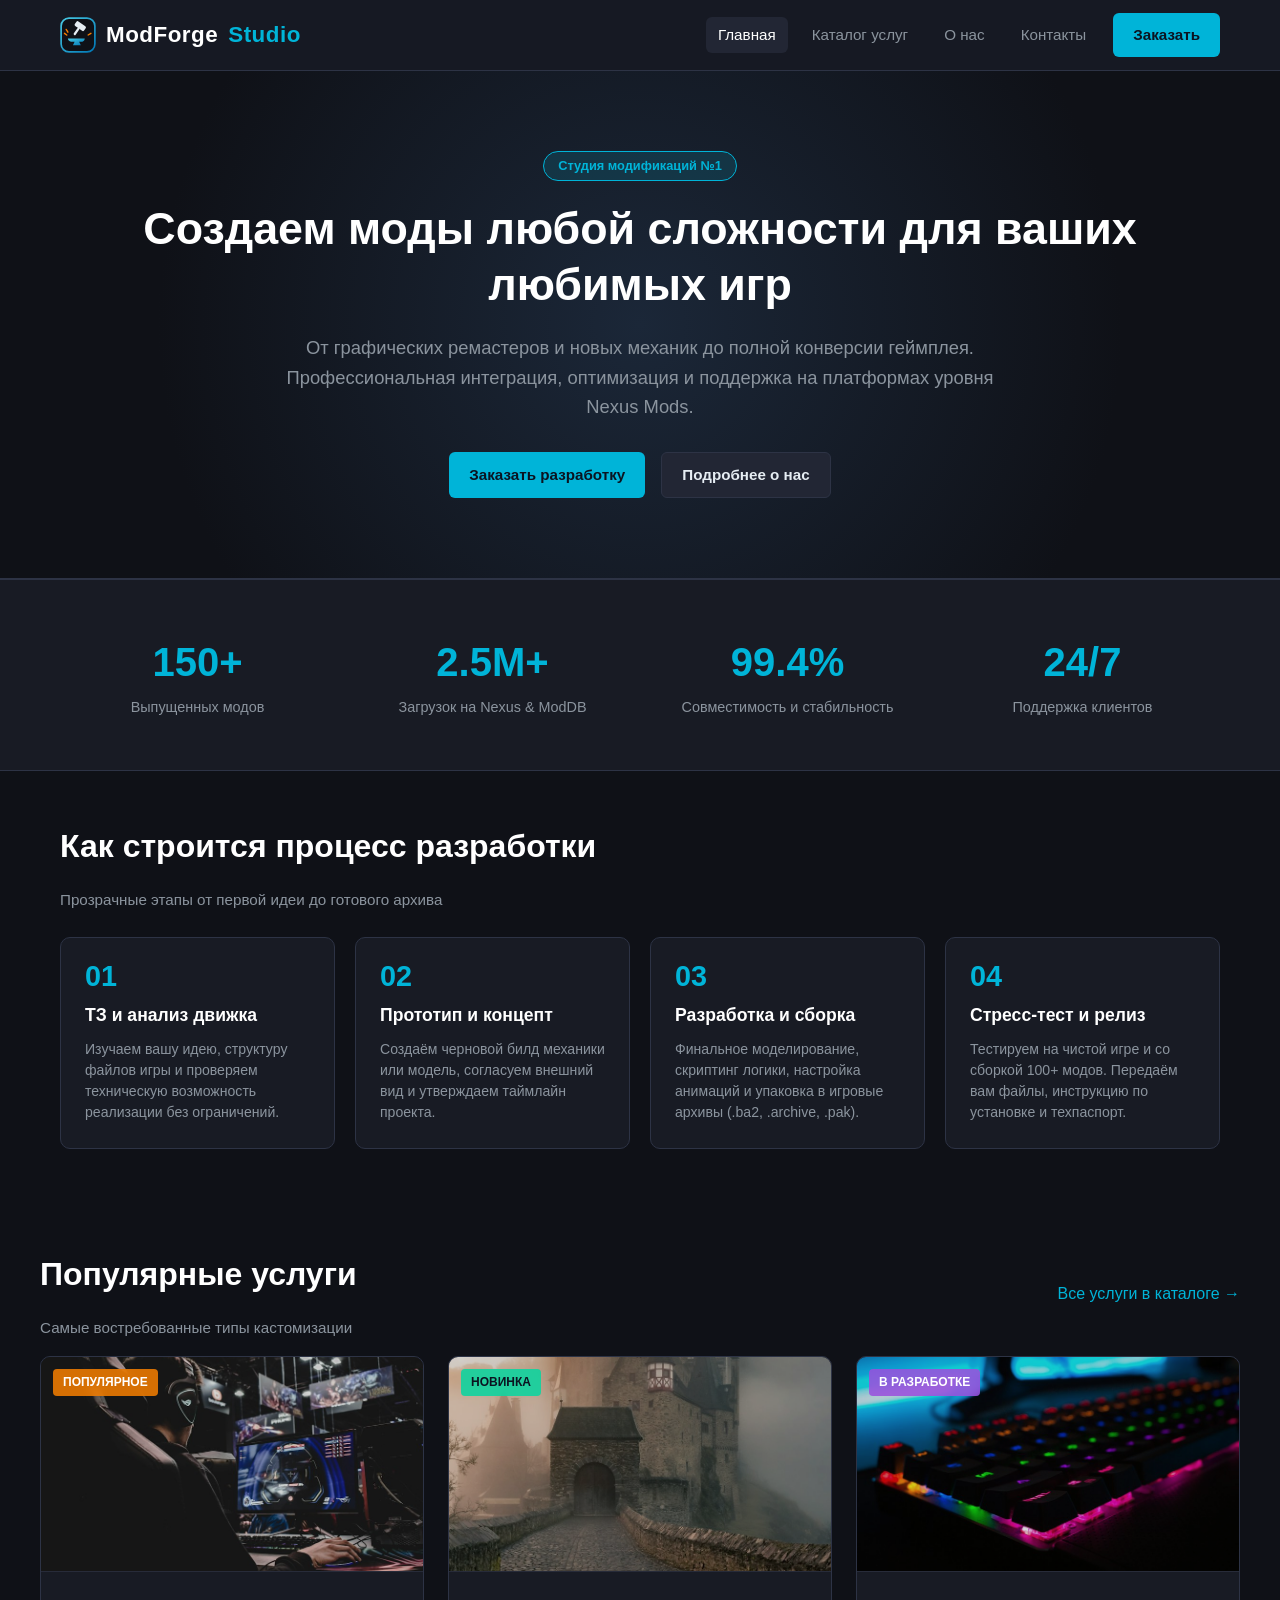
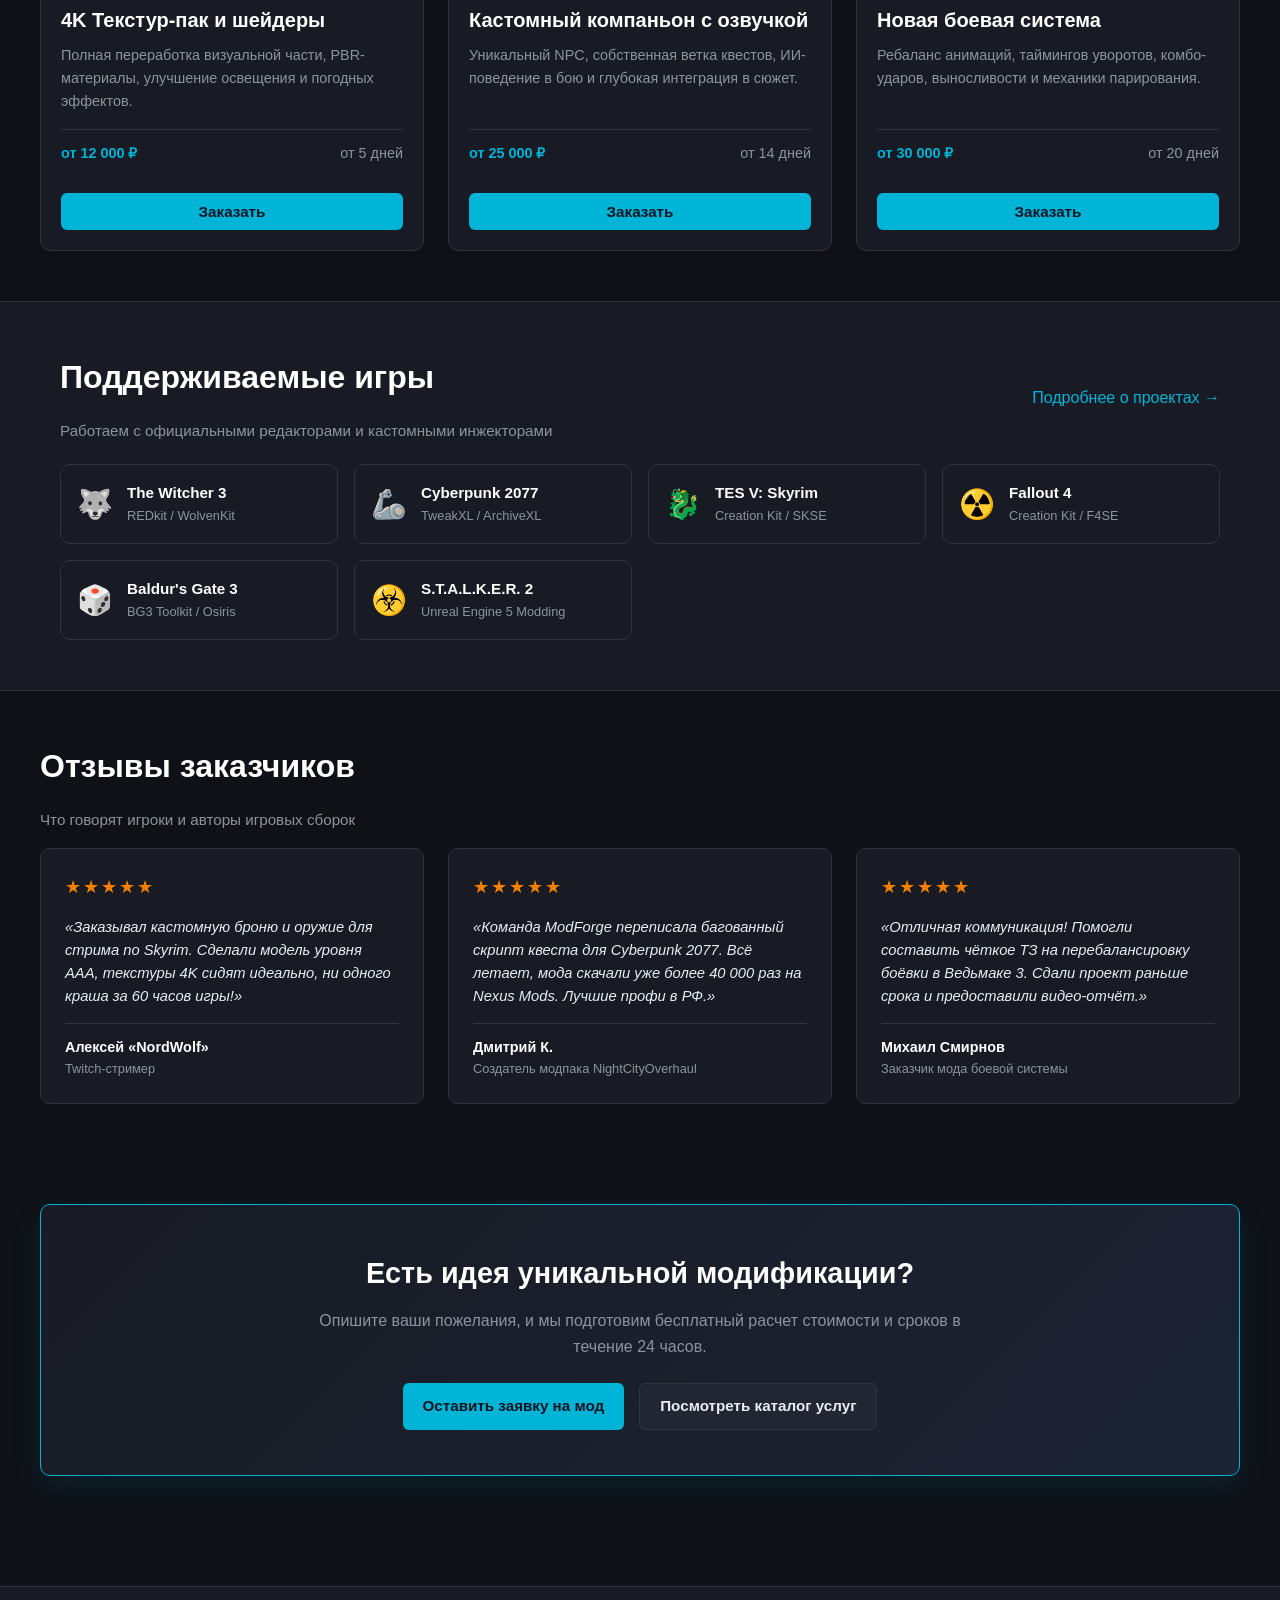
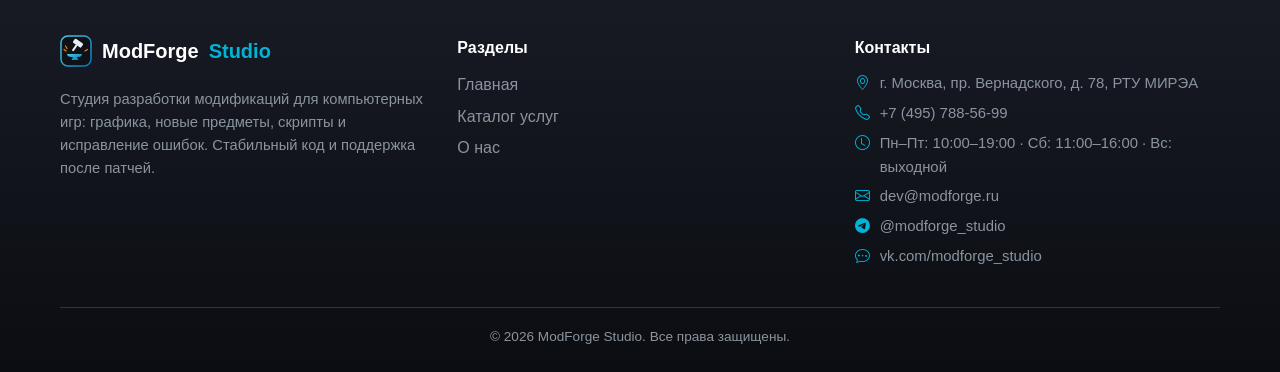
==== commit 94de7b05: "Remove 'Контакты' link from footer" ====
--- a/index.html
+++ b/index.html
@@ -7,10 +7,6 @@
   <title>Главная — ModForge Studio</title>
   <link rel="icon" type="image/svg+xml" href="images/logo.svg">
   <link rel="stylesheet" href="https://cdn.jsdelivr.net/npm/bootstrap-icons@1.11.3/font/bootstrap-icons.min.css">
-  <script>
-    // Применяем сохранённую тему до отрисовки, чтобы не было «мигания»
-    try { if (localStorage.getItem('mf-theme') === 'light') document.documentElement.dataset.theme = 'light'; } catch (e) {}
-  </script>
   <link rel="stylesheet" href="css/style.css">
   <script src="js/main.js" defer></script>
 </head>
@@ -30,11 +26,7 @@
             <li class="site-nav__item"><a class="site-nav__link" href="contacts.html">Контакты</a></li>
           </ul>
         </nav>
-        <div class="site-header__tools">
-          <button class="icon-btn theme-toggle" type="button" aria-label="Переключить светлую / тёмную тему" title="Сменить тему"><i class="bi bi-sun" aria-hidden="true"></i></button>
-          <a class="icon-btn" href="cabinet.html" aria-label="Личный кабинет" title="Личный кабинет"><i class="bi bi-person-circle" aria-hidden="true"></i></a>
-          <a class="button button--primary site-header__order-btn" href="contacts.html#order">Заказать</a>
-        </div>
+        <a class="button button--primary site-header__order-btn" href="contacts.html#order">Заказать</a>
       </div>
     </div>
   </header>
@@ -318,8 +310,6 @@
             <li class="site-footer__list-item"><a class="site-footer__link" href="index.html">Главная</a></li>
             <li class="site-footer__list-item"><a class="site-footer__link" href="catalog.html">Каталог услуг</a></li>
             <li class="site-footer__list-item"><a class="site-footer__link" href="about.html">О нас</a></li>
-            <li class="site-footer__list-item"><a class="site-footer__link" href="contacts.html">Контакты</a></li>
-            <li class="site-footer__list-item"><a class="site-footer__link" href="cabinet.html">Личный кабинет</a></li>
           </ul>
         </nav>
         <div class="site-footer__contacts">
--- a/css/style.css
+++ b/css/style.css
@@ -17,6 +17,19 @@
   --badge-new: #06d6a0;
   --badge-dev: #9d4edd;
   
+  --color-heading: #ffffff;
+  --header-bg: rgba(24, 27, 36, 0.95);
+  --hero-glow: #1b2738;
+  --footer-end: #0b0d12;
+  --cta-from: #181b24;
+  --cta-to: #1c2333;
+  --tag-bg: rgba(255, 255, 255, 0.06);
+  --panel-bg: rgba(11, 15, 25, 0.5);
+  --glow: rgba(0, 180, 216, 0.35);
+  --glow-soft: rgba(0, 180, 216, 0.18);
+  --card-gradient-1: rgba(0, 180, 216, 0.28);
+  --card-gradient-2: rgba(157, 78, 221, 0.16);
+
   --color-success: #2ea44f;
   --color-error: #da3633;
 
@@ -79,7 +92,7 @@
    3. Шапка (Sticky Header)
    =============================== */
 .site-header {
-  background-color: rgba(24, 27, 36, 0.95);
+  background-color: var(--header-bg);
   backdrop-filter: blur(8px);
   border-bottom: 1px solid var(--color-border);
   position: sticky;
@@ -103,7 +116,7 @@
   gap: 10px;
   font-size: 1.4rem;
   font-weight: 800;
-  color: #fff;
+  color: var(--color-heading);
   letter-spacing: 0.5px;
   white-space: nowrap;
 }
@@ -145,7 +158,7 @@
 
 .site-nav__link:hover,
 .site-nav__link--active {
-  color: #fff;
+  color: var(--color-heading);
   background-color: var(--color-surface-hover);
 }
 
@@ -183,7 +196,7 @@
 .hero {
   padding: clamp(40px, 8vw, 80px) 0;
   text-align: center;
-  background: radial-gradient(circle at center, #1b2738 0%, var(--color-bg) 70%);
+  background: radial-gradient(circle at center, var(--hero-glow) 0%, var(--color-bg) 70%);
   border-bottom: 1px solid var(--color-border);
 }
 
@@ -203,7 +216,7 @@
   font-size: clamp(1.8rem, 4vw, 2.8rem);
   line-height: 1.25;
   margin-bottom: 20px;
-  color: #fff;
+  color: var(--color-heading);
 }
 
 .hero__text {
@@ -278,7 +291,7 @@
 .section__title {
   font-size: clamp(1.5rem, 3vw, 2rem);
   margin-bottom: 16px;
-  color: #fff;
+  color: var(--color-heading);
 }
 
 .section__header {
@@ -335,7 +348,7 @@
 
 .card__title {
   font-size: 1.25rem;
-  color: #fff;
+  color: var(--color-heading);
   margin: 12px 0 8px;
 }
 
@@ -425,6 +438,7 @@
 }
 
 .portfolio-card {
+  position: relative;
   background-color: var(--color-surface);
   border: 1px solid var(--color-border);
   border-radius: var(--radius-md);
@@ -460,7 +474,7 @@
 }
 
 .portfolio-card__title {
-  color: #fff;
+  color: var(--color-heading);
   font-size: 1.25rem;
   margin-bottom: 8px;
 }
@@ -510,7 +524,7 @@
 .catalog-filters__title {
   font-size: 1.2rem;
   margin-bottom: 16px;
-  color: #fff;
+  color: var(--color-heading);
 }
 
 .catalog-filters__group {
@@ -569,7 +583,7 @@
   background-color: var(--color-bg);
   border: 1px solid var(--color-border);
   border-radius: var(--radius-sm);
-  color: #fff;
+  color: var(--color-heading);
   font-family: inherit;
   font-size: 0.95rem;
 }
@@ -612,7 +626,7 @@
 .faq-block__title {
   font-size: 1.3rem;
   margin-bottom: 16px;
-  color: #fff;
+  color: var(--color-heading);
 }
 
 .faq-item {
@@ -655,7 +669,7 @@
 .dialog__title {
   font-size: 1.4rem;
   margin-bottom: 16px;
-  color: #fff;
+  color: var(--color-heading);
 }
 
 .dialog__actions {
@@ -676,7 +690,7 @@
   width: 52px;
   height: 52px;
   border-radius: 50%;
-  background: #0f1117;
+  background: var(--color-bg);
   border: 2px solid var(--color-primary);
   box-shadow: 0 0 16px rgba(0, 180, 216, 0.4);
   cursor: pointer;
@@ -720,7 +734,7 @@
    =============================== */
 .site-footer {
   border-top: 1px solid var(--color-border);
-  background: linear-gradient(var(--color-surface), #0b0d12);
+  background: linear-gradient(var(--color-surface), var(--footer-end));
   color: var(--color-muted);
   padding: 48px 0 24px;
   margin-top: 60px;
@@ -737,7 +751,7 @@
   display: inline-flex;
   align-items: center;
   gap: 10px;
-  color: #fff;
+  color: var(--color-heading);
   font-size: 1.25rem;
   font-weight: 800;
 }
@@ -747,7 +761,7 @@
 }
 
 .site-footer .site-footer__logo {
-  color: #fff;
+  color: var(--color-heading);
 }
 
 .site-footer .site-footer__logo:hover {
@@ -767,7 +781,7 @@
 }
 
 .site-footer__title {
-  color: #fff;
+  color: var(--color-heading);
   font-size: 1rem;
   font-weight: 700;
   margin-bottom: 12px;
@@ -786,7 +800,7 @@
 }
 
 .site-footer a:hover {
-  color: #fff;
+  color: var(--color-heading);
 }
 
 .site-footer__contact {
@@ -837,7 +851,7 @@
 
 .contacts-map__title {
   font-size: 1.3rem;
-  color: #fff;
+  color: var(--color-heading);
   margin-bottom: 14px;
 }
 
@@ -868,7 +882,7 @@
 
 .section__subheading {
   font-size: 1.25rem;
-  color: #fff;
+  color: var(--color-heading);
   margin: 36px 0 16px;
 }
 
@@ -961,7 +975,9 @@
   display: flex;
   flex-direction: column;
   gap: 12px;
-  transition: transform 0.2s, border-color 0.2s;
+  transition: transform 0.25s, border-color 0.25s, box-shadow 0.25s;
+  position: relative;
+  overflow: hidden;
 }
 
 .feature-card:hover {
@@ -976,7 +992,7 @@
 
 .feature-card__title {
   font-size: 1.15rem;
-  color: #fff;
+  color: var(--color-heading);
 }
 
 .feature-card__text {
@@ -1012,7 +1028,7 @@
 }
 
 .step-card__title {
-  color: #fff;
+  color: var(--color-heading);
   font-size: 1.1rem;
 }
 
@@ -1052,7 +1068,7 @@
 
 .game-badge__info strong {
   display: block;
-  color: #fff;
+  color: var(--color-heading);
   font-size: 0.95rem;
 }
 
@@ -1094,7 +1110,7 @@
 
 .review-card__name {
   display: block;
-  color: #fff;
+  color: var(--color-heading);
   font-weight: 600;
   font-size: 0.9rem;
 }
@@ -1107,7 +1123,7 @@
 
 /* CTA баннер перед футером */
 .cta-banner {
-  background: linear-gradient(135deg, #181b24 0%, #1c2333 100%);
+  background: linear-gradient(135deg, var(--cta-from) 0%, var(--cta-to) 100%);
   border: 1px solid var(--color-primary);
   border-radius: var(--radius-md);
   padding: 45px 30px;
@@ -1117,7 +1133,7 @@
 
 .cta-banner__title {
   font-size: 1.8rem;
-  color: #fff;
+  color: var(--color-heading);
   margin-bottom: 12px;
 }
 
@@ -1162,8 +1178,8 @@
   border-color: var(--color-primary);
   box-shadow:
     0 0 0 1px var(--color-primary),
-    0 10px 30px rgba(0, 180, 216, 0.35),
-    0 0 45px rgba(0, 180, 216, 0.18);
+    0 10px 30px var(--glow),
+    0 0 45px var(--glow-soft);
 }
 
 .card:hover .card__image,
@@ -1270,7 +1286,7 @@
   gap: 6px;
 }
 .details-modal__list li {
-  color: var(--color-text-muted);
+  color: var(--color-muted);
   font-size: 0.9rem;
   padding-left: 20px;
   position: relative;
@@ -1289,7 +1305,7 @@
   margin-top: 8px;
 }
 .details-modal__tag {
-  background: rgba(255,255,255,0.06);
+  background: var(--tag-bg);
   border: 1px solid var(--color-border);
   padding: 4px 8px;
   border-radius: var(--radius-sm);
@@ -1301,7 +1317,7 @@
   align-items: center;
   padding: 16px 20px;
   border-top: 1px solid var(--color-border);
-  background: rgba(11, 15, 25, 0.5);
+  background: var(--panel-bg);
   gap: 12px;
 }
 .details-modal__price {
@@ -1311,6 +1327,534 @@
 }
 .details-modal__time {
   font-size: 0.82rem;
-  color: var(--color-text-muted);
+  color: var(--color-muted);
   display: block;
 }
+
+/* =====================================================
+   ФИШКА 1. Светлая тема (переключатель в шапке)
+   ===================================================== */
+html[data-theme="light"] {
+  --color-bg: #f3f6fb;
+  --color-surface: #ffffff;
+  --color-surface-hover: #e8eef6;
+  --color-border: #d5deea;
+  --color-text: #1c2533;
+  --color-muted: #5a6577;
+  --color-heading: #0d1522;
+  --color-primary: #0090b8;
+  --color-primary-hover: #0077a0;
+  --header-bg: rgba(255, 255, 255, 0.92);
+  --hero-glow: #d6eef7;
+  --footer-end: #e6edf6;
+  --cta-from: #ffffff;
+  --cta-to: #e3f4fa;
+  --tag-bg: rgba(13, 21, 34, 0.05);
+  --panel-bg: #f3f6fb;
+  --glow: rgba(0, 144, 184, 0.22);
+  --glow-soft: rgba(0, 144, 184, 0.12);
+  --card-gradient-1: rgba(0, 144, 184, 0.2);
+  --card-gradient-2: rgba(157, 78, 221, 0.12);
+  color-scheme: light;
+}
+
+html[data-theme="light"] .card__image,
+html[data-theme="light"] .portfolio-card__img {
+  filter: none;
+}
+
+html[data-theme="light"] .back-to-top__inner {
+  background: var(--color-primary);
+  color: #ffffff;
+}
+
+/* Плавная смена цветов при переключении темы */
+body.page,
+.site-header,
+.site-footer,
+.card,
+.portfolio-card,
+.feature-card,
+.step-card,
+.review-card,
+.faq-item,
+.dialog {
+  transition-property: background-color, color, border-color, transform, box-shadow;
+  transition-duration: 0.3s;
+}
+
+.site-header__tools {
+  display: flex;
+  align-items: center;
+  gap: 8px;
+}
+
+.icon-btn {
+  width: 40px;
+  height: 40px;
+  border-radius: 50%;
+  display: inline-flex;
+  align-items: center;
+  justify-content: center;
+  background: var(--color-surface-hover);
+  border: 1px solid var(--color-border);
+  color: var(--color-heading);
+  font-size: 1.1rem;
+  cursor: pointer;
+  transition: background-color 0.2s, border-color 0.2s, transform 0.2s, color 0.2s;
+  flex-shrink: 0;
+}
+
+.icon-btn:hover {
+  border-color: var(--color-primary);
+  color: var(--color-primary);
+  transform: rotate(-12deg);
+}
+
+.icon-btn--active {
+  border-color: var(--color-primary);
+  color: var(--color-primary);
+}
+
+/* =====================================================
+   ФИШКА 2. Градиент при наведении на карточку
+   (следует за курсором, цвета сайта)
+   ===================================================== */
+.card::after,
+.portfolio-card::after,
+.feature-card::after {
+  content: "";
+  position: absolute;
+  inset: 0;
+  pointer-events: none;
+  border-radius: inherit;
+  opacity: 0;
+  transition: opacity 0.35s ease;
+  background:
+    radial-gradient(420px circle at var(--mx, 50%) var(--my, 0%), var(--card-gradient-1), transparent 60%),
+    linear-gradient(160deg, transparent 40%, var(--card-gradient-2) 100%);
+  z-index: 1;
+}
+
+.card:hover::after,
+.card:focus-within::after,
+.portfolio-card:hover::after,
+.portfolio-card:focus-within::after,
+.feature-card:hover::after {
+  opacity: 1;
+}
+
+.card .badge {
+  z-index: 2;
+}
+
+.feature-card:hover {
+  box-shadow: 0 10px 30px var(--glow);
+}
+
+/* =====================================================
+   ФИШКА 3. Плавное появление карточек при прокрутке
+   ===================================================== */
+@keyframes reveal-up {
+  from {
+    opacity: 0;
+    transform: translateY(32px) scale(0.97);
+  }
+  to {
+    opacity: 1;
+    transform: none;
+  }
+}
+
+.js-reveal .reveal:not(.reveal--in) {
+  opacity: 0;
+}
+
+.reveal--in {
+  animation: reveal-up 0.7s cubic-bezier(0.2, 0.7, 0.2, 1) backwards;
+  animation-delay: var(--reveal-delay, 0ms);
+}
+
+@media (prefers-reduced-motion: reduce) {
+  .js-reveal .reveal:not(.reveal--in) {
+    opacity: 1;
+  }
+  .reveal--in {
+    animation: none;
+  }
+}
+
+/* =====================================================
+   ФИШКА 4. Личный кабинет
+   ===================================================== */
+.cabinet-auth {
+  max-width: 460px;
+  margin: 30px auto 0;
+  background: var(--color-surface);
+  border: 1px solid var(--color-border);
+  border-radius: var(--radius-md);
+  padding: 28px;
+}
+
+.cabinet-auth__icon {
+  font-size: 2.6rem;
+  color: var(--color-primary);
+  line-height: 1;
+  margin-bottom: 10px;
+}
+
+.cabinet-auth__hint {
+  font-size: 0.85rem;
+  color: var(--color-muted);
+  margin-top: 14px;
+}
+
+.cabinet-head {
+  display: flex;
+  justify-content: space-between;
+  align-items: center;
+  gap: 16px;
+  flex-wrap: wrap;
+  margin: 10px 0 24px;
+}
+
+.cabinet-head__user {
+  display: flex;
+  align-items: center;
+  gap: 14px;
+}
+
+.cabinet-head__avatar {
+  width: 56px;
+  height: 56px;
+  border-radius: 50%;
+  background: linear-gradient(135deg, var(--color-primary), #9d4edd);
+  color: #ffffff;
+  font-weight: 800;
+  font-size: 1.4rem;
+  display: flex;
+  align-items: center;
+  justify-content: center;
+}
+
+.cabinet-head__name {
+  color: var(--color-heading);
+  font-size: 1.4rem;
+  line-height: 1.2;
+}
+
+.cabinet-head__email {
+  color: var(--color-muted);
+  font-size: 0.9rem;
+}
+
+.cabinet-stats {
+  display: grid;
+  grid-template-columns: repeat(auto-fit, minmax(min(100%, 180px), 1fr));
+  gap: 16px;
+  margin-bottom: 28px;
+}
+
+.cabinet-stat {
+  background: var(--color-surface);
+  border: 1px solid var(--color-border);
+  border-radius: var(--radius-md);
+  padding: 18px;
+}
+
+.cabinet-stat__num {
+  display: block;
+  font-size: 1.9rem;
+  font-weight: 800;
+  color: var(--color-primary);
+  line-height: 1.1;
+}
+
+.cabinet-stat__label {
+  color: var(--color-muted);
+  font-size: 0.85rem;
+}
+
+.orders-list {
+  display: flex;
+  flex-direction: column;
+  gap: 18px;
+}
+
+.order-card {
+  position: relative;
+  background: var(--color-surface);
+  border: 1px solid var(--color-border);
+  border-radius: var(--radius-md);
+  padding: 22px;
+  overflow: hidden;
+}
+
+.order-card__top {
+  display: flex;
+  justify-content: space-between;
+  align-items: flex-start;
+  gap: 12px;
+  flex-wrap: wrap;
+}
+
+.order-card__id {
+  font-size: 0.8rem;
+  color: var(--color-muted);
+  font-family: ui-monospace, Consolas, monospace;
+}
+
+.order-card__title {
+  color: var(--color-heading);
+  font-size: 1.2rem;
+  margin: 2px 0 4px;
+}
+
+.order-card__meta {
+  color: var(--color-muted);
+  font-size: 0.88rem;
+}
+
+.order-status {
+  display: inline-flex;
+  align-items: center;
+  gap: 6px;
+  padding: 4px 12px;
+  border-radius: 999px;
+  font-size: 0.8rem;
+  font-weight: 700;
+  background: var(--glow-soft);
+  color: var(--color-primary);
+  border: 1px solid var(--color-primary);
+  white-space: nowrap;
+}
+
+.order-status--done {
+  background: rgba(46, 164, 79, 0.15);
+  color: var(--color-success);
+  border-color: var(--color-success);
+}
+
+.progress {
+  margin: 18px 0 6px;
+}
+
+.progress__row {
+  display: flex;
+  justify-content: space-between;
+  font-size: 0.85rem;
+  color: var(--color-muted);
+  margin-bottom: 6px;
+}
+
+.progress__value {
+  color: var(--color-heading);
+  font-weight: 700;
+}
+
+.progress__track {
+  height: 10px;
+  border-radius: 999px;
+  background: var(--color-surface-hover);
+  overflow: hidden;
+}
+
+.progress__bar {
+  height: 100%;
+  width: 0;
+  border-radius: inherit;
+  background: linear-gradient(90deg, var(--color-primary), #9d4edd);
+  transition: width 1.2s cubic-bezier(0.2, 0.7, 0.2, 1);
+}
+
+.order-card--done .progress__bar {
+  background: linear-gradient(90deg, var(--color-success), #06d6a0);
+}
+
+.stages {
+  list-style: none;
+  display: grid;
+  grid-template-columns: repeat(6, minmax(0, 1fr));
+  gap: 6px;
+  margin-top: 16px;
+}
+
+.stages__item {
+  text-align: center;
+  font-size: 0.75rem;
+  color: var(--color-muted);
+  position: relative;
+}
+
+.stages__dot {
+  width: 28px;
+  height: 28px;
+  margin: 0 auto 6px;
+  border-radius: 50%;
+  border: 2px solid var(--color-border);
+  background: var(--color-bg);
+  display: flex;
+  align-items: center;
+  justify-content: center;
+  font-size: 0.8rem;
+}
+
+.stages__item--done .stages__dot {
+  background: var(--color-primary);
+  border-color: var(--color-primary);
+  color: #ffffff;
+}
+
+.stages__item--current .stages__dot {
+  border-color: var(--color-primary);
+  color: var(--color-primary);
+  box-shadow: 0 0 0 4px var(--glow-soft);
+  animation: pulse-dot 1.6s ease-in-out infinite;
+}
+
+.stages__item--current {
+  color: var(--color-heading);
+  font-weight: 700;
+}
+
+@keyframes pulse-dot {
+  50% { box-shadow: 0 0 0 8px transparent; }
+}
+
+.order-card__actions {
+  display: flex;
+  gap: 10px;
+  flex-wrap: wrap;
+  margin-top: 18px;
+}
+
+.order-card__actions .button {
+  font-size: 0.88rem;
+  padding: 8px 14px;
+  gap: 6px;
+}
+
+.cabinet-empty {
+  text-align: center;
+  padding: 40px 20px;
+  color: var(--color-muted);
+  border: 1px dashed var(--color-border);
+  border-radius: var(--radius-md);
+}
+
+@media (max-width: 600px) {
+  .stages {
+    grid-template-columns: repeat(3, minmax(0, 1fr));
+    row-gap: 14px;
+  }
+}
+
+/* =====================================================
+   ФИШКА 5. Калькулятор стоимости мода
+   ===================================================== */
+.calc {
+  margin-top: 40px;
+}
+
+.calc__box {
+  display: grid;
+  grid-template-columns: 1.4fr 1fr;
+  gap: 24px;
+  background: var(--color-surface);
+  border: 1px solid var(--color-border);
+  border-radius: var(--radius-md);
+  padding: 26px;
+}
+
+.calc__grid {
+  display: grid;
+  grid-template-columns: 1fr 1fr;
+  gap: 0 16px;
+}
+
+.calc__extras {
+  display: grid;
+  grid-template-columns: 1fr 1fr;
+  gap: 10px;
+  margin-top: 4px;
+}
+
+.calc__option {
+  display: flex;
+  align-items: center;
+  gap: 10px;
+  padding: 10px 12px;
+  border: 1px solid var(--color-border);
+  border-radius: var(--radius-sm);
+  cursor: pointer;
+  font-size: 0.88rem;
+  transition: border-color 0.2s, background-color 0.2s;
+}
+
+.calc__option:hover {
+  border-color: var(--color-primary);
+}
+
+.calc__option:has(input:checked) {
+  border-color: var(--color-primary);
+  background: var(--glow-soft);
+}
+
+.calc__option small {
+  margin-left: auto;
+  color: var(--color-muted);
+  white-space: nowrap;
+}
+
+.calc__result {
+  border-radius: var(--radius-md);
+  padding: 24px;
+  background: linear-gradient(160deg, var(--cta-to), var(--color-surface));
+  border: 1px solid var(--color-primary);
+  display: flex;
+  flex-direction: column;
+  gap: 8px;
+  justify-content: center;
+}
+
+.calc__label {
+  color: var(--color-muted);
+  font-size: 0.85rem;
+  text-transform: uppercase;
+  letter-spacing: 0.5px;
+}
+
+.calc__price {
+  font-size: clamp(2rem, 4vw, 2.6rem);
+  font-weight: 800;
+  color: var(--color-primary);
+  line-height: 1.1;
+}
+
+.calc__time {
+  color: var(--color-heading);
+  font-weight: 600;
+  margin-bottom: 12px;
+}
+
+.calc__note {
+  font-size: 0.8rem;
+  color: var(--color-muted);
+}
+
+@media (max-width: 860px) {
+  .calc__box,
+  .calc__grid,
+  .calc__extras {
+    grid-template-columns: 1fr;
+  }
+}
+
+@media (max-width: 768px) {
+  .site-header__tools {
+    justify-content: center;
+  }
+  .site-header__tools .site-header__order-btn {
+    flex: 1;
+  }
+}
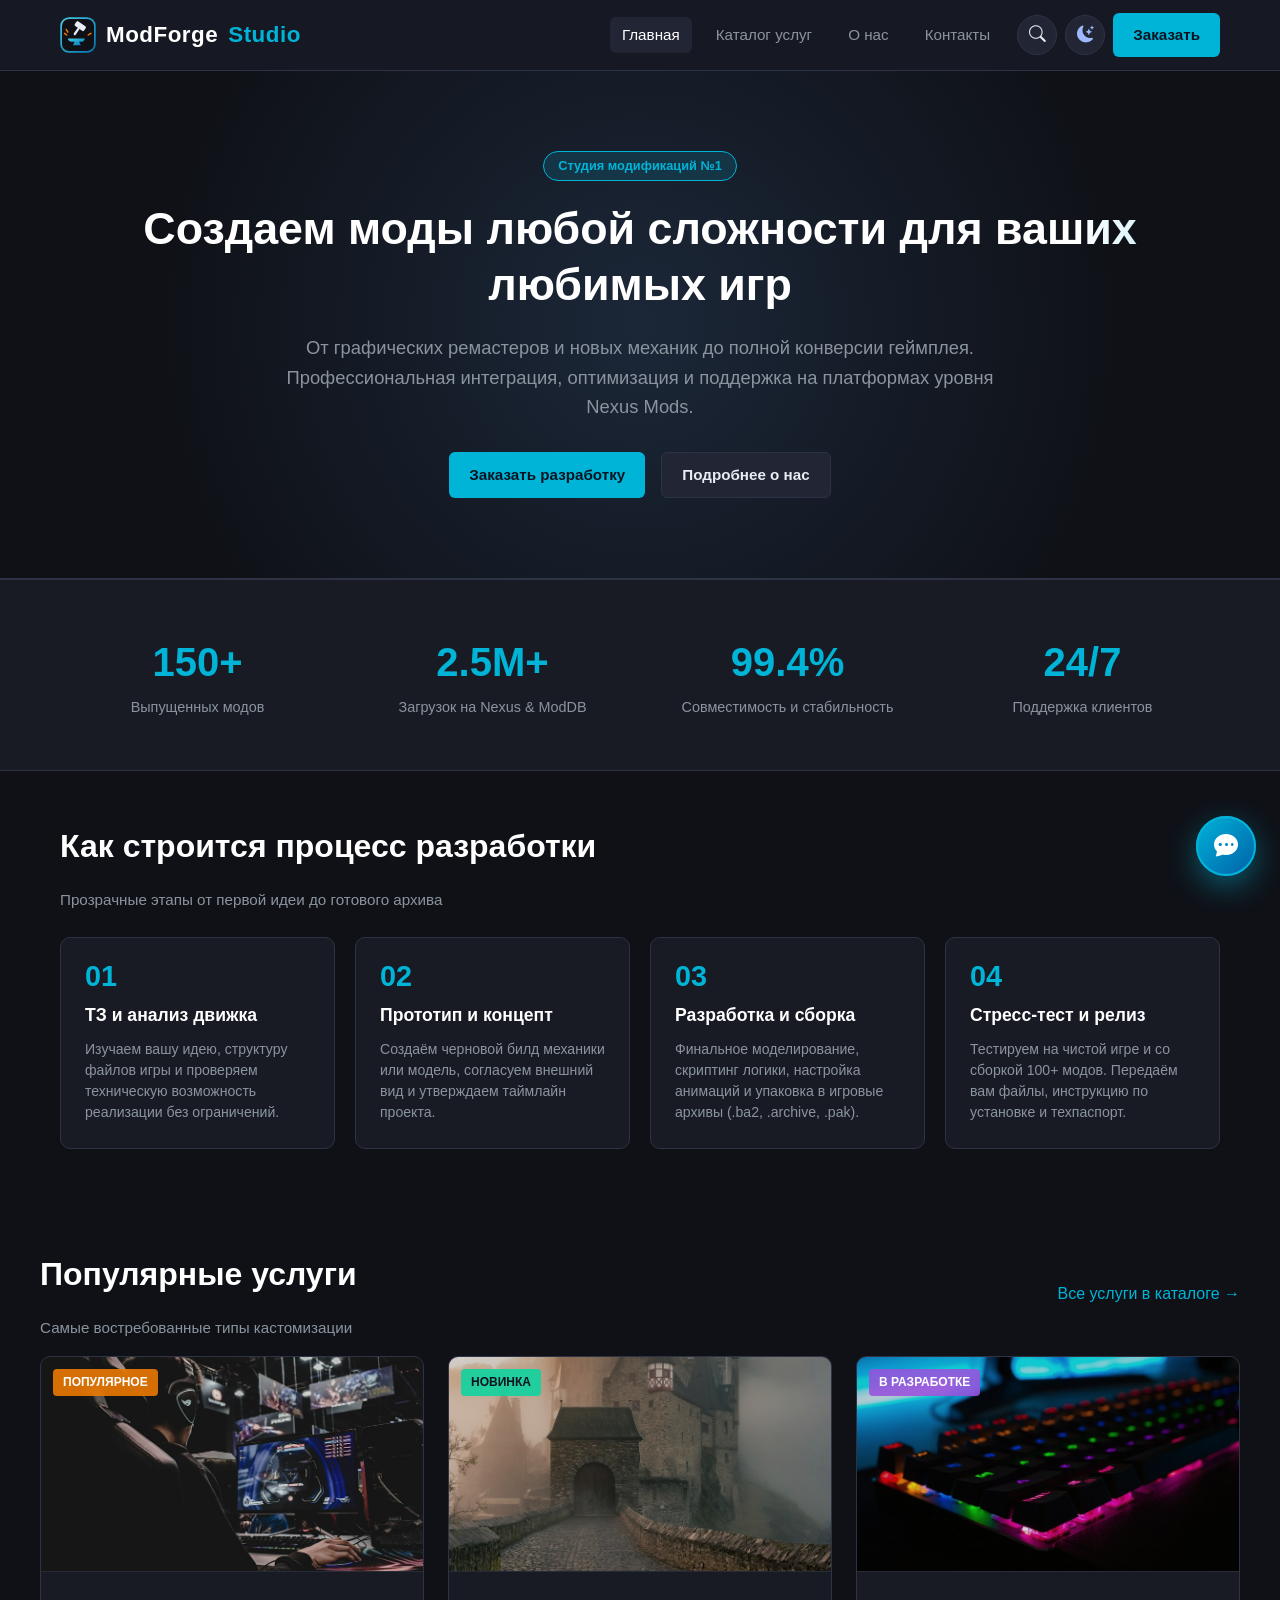
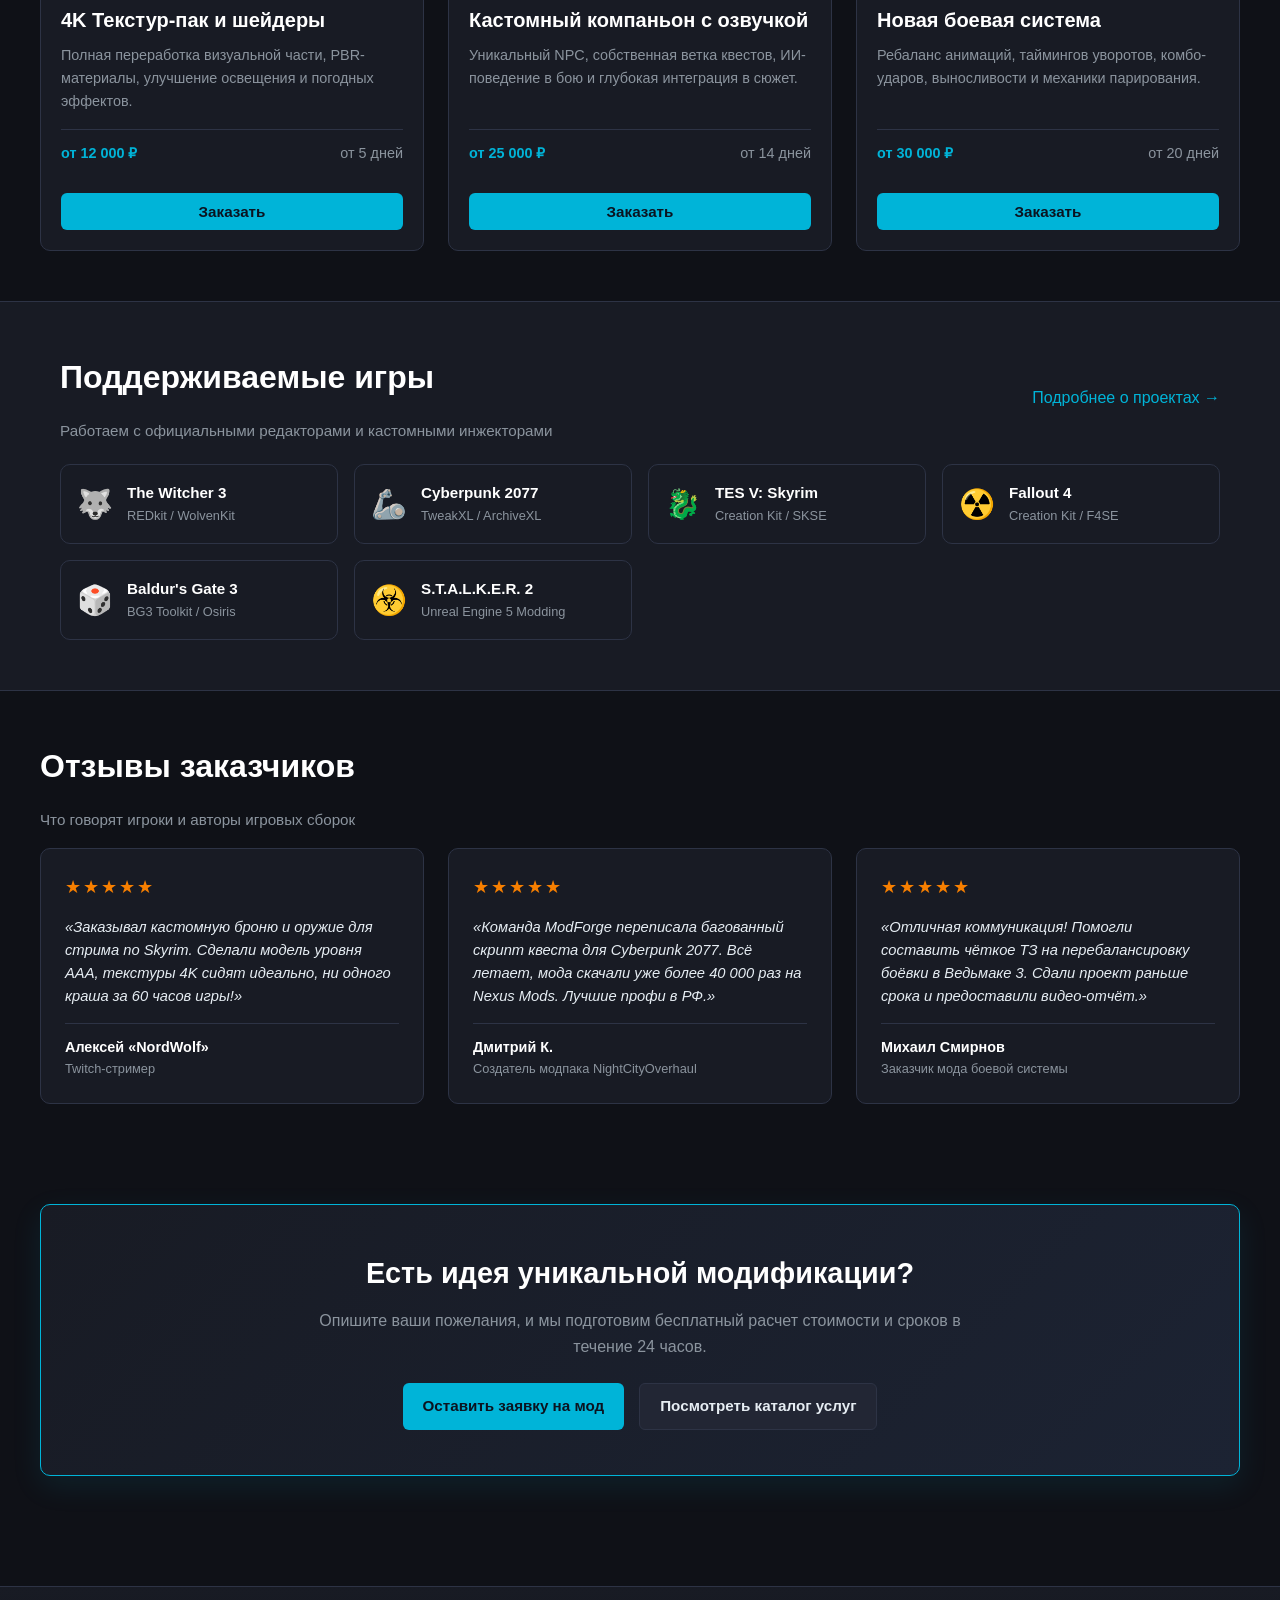
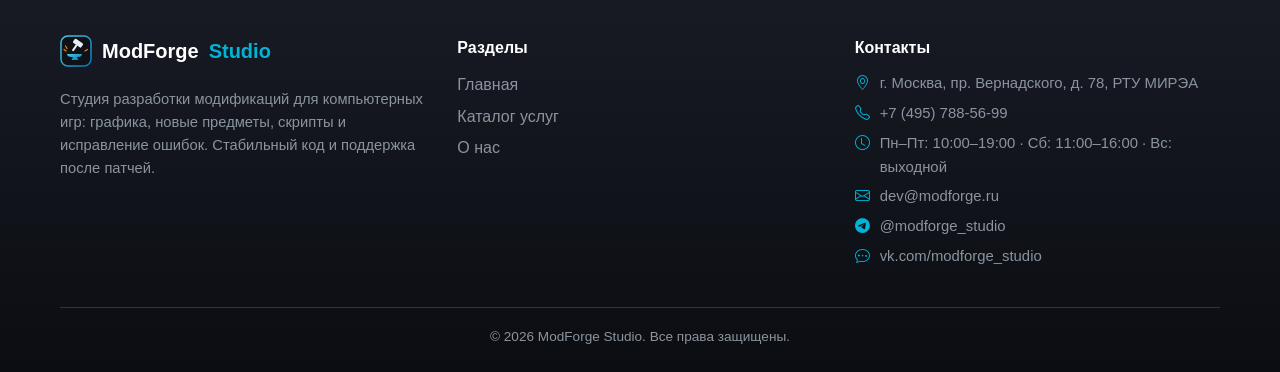
==== commit 66792f0a: "Add files via upload" ====
--- a/index.html
+++ b/index.html
@@ -8,7 +8,18 @@
   <link rel="icon" type="image/svg+xml" href="images/logo.svg">
   <link rel="stylesheet" href="https://cdn.jsdelivr.net/npm/bootstrap-icons@1.11.3/font/bootstrap-icons.min.css">
   <link rel="stylesheet" href="css/style.css">
+  <link rel="stylesheet" href="css/features.css">
+  <script>
+    /* Применяем сохранённую тему до отрисовки, чтобы не было «мигания» */
+    (function () {
+      try {
+        var t = localStorage.getItem('mf-theme') || 'dark';
+        document.documentElement.setAttribute('data-theme', t);
+      } catch (e) { document.documentElement.setAttribute('data-theme', 'dark'); }
+    })();
+  </script>
   <script src="js/main.js" defer></script>
+  <script src="js/features.js" defer></script>
 </head>
 <body class="page">
   <header class="site-header">
@@ -26,7 +37,11 @@
             <li class="site-nav__item"><a class="site-nav__link" href="contacts.html">Контакты</a></li>
           </ul>
         </nav>
-        <a class="button button--primary site-header__order-btn" href="contacts.html#order">Заказать</a>
+        <div class="header-tools">
+          <button class="icon-btn search-btn" type="button" aria-label="Поиск по сайту" title="Поиск (Ctrl + K)"><i class="bi bi-search" aria-hidden="true"></i></button>
+          <button class="icon-btn theme-toggle" type="button" aria-label="Сменить тему"><i class="bi bi-sun-fill" aria-hidden="true"></i><i class="bi bi-moon-stars-fill" aria-hidden="true"></i></button>
+          <a class="button button--primary site-header__order-btn" href="contacts.html#order">Заказать</a>
+        </div>
       </div>
     </div>
   </header>
--- a/css/style.css
+++ b/css/style.css
@@ -17,21 +17,16 @@
   --badge-new: #06d6a0;
   --badge-dev: #9d4edd;
   
+  --color-success: #2ea44f;
+  --color-error: #da3633;
+
   --color-heading: #ffffff;
   --header-bg: rgba(24, 27, 36, 0.95);
   --hero-glow: #1b2738;
   --footer-end: #0b0d12;
-  --cta-from: #181b24;
-  --cta-to: #1c2333;
-  --tag-bg: rgba(255, 255, 255, 0.06);
-  --panel-bg: rgba(11, 15, 25, 0.5);
-  --glow: rgba(0, 180, 216, 0.35);
-  --glow-soft: rgba(0, 180, 216, 0.18);
-  --card-gradient-1: rgba(0, 180, 216, 0.28);
-  --card-gradient-2: rgba(157, 78, 221, 0.16);
-
-  --color-success: #2ea44f;
-  --color-error: #da3633;
+  --cta-end: #1c2333;
+  --tint: rgba(255, 255, 255, 0.06);
+  --surface-sunken: rgba(11, 15, 25, 0.5);
 
   --font-family: -apple-system, BlinkMacSystemFont, "Segoe UI", Roboto, Helvetica, Arial, sans-serif;
   --container-width: 1200px;
@@ -438,7 +433,6 @@
 }
 
 .portfolio-card {
-  position: relative;
   background-color: var(--color-surface);
   border: 1px solid var(--color-border);
   border-radius: var(--radius-md);
@@ -716,8 +710,8 @@
   width: 38px;
   height: 38px;
   border-radius: 50%;
-  background: #e6edf3;
-  color: #0f1117;
+  background: var(--color-text);
+  color: var(--color-bg);
   display: flex;
   align-items: center;
   justify-content: center;
@@ -975,9 +969,7 @@
   display: flex;
   flex-direction: column;
   gap: 12px;
-  transition: transform 0.25s, border-color 0.25s, box-shadow 0.25s;
-  position: relative;
-  overflow: hidden;
+  transition: transform 0.2s, border-color 0.2s;
 }
 
 .feature-card:hover {
@@ -1123,7 +1115,7 @@
 
 /* CTA баннер перед футером */
 .cta-banner {
-  background: linear-gradient(135deg, var(--cta-from) 0%, var(--cta-to) 100%);
+  background: linear-gradient(135deg, var(--color-surface) 0%, var(--cta-end) 100%);
   border: 1px solid var(--color-primary);
   border-radius: var(--radius-md);
   padding: 45px 30px;
@@ -1178,8 +1170,8 @@
   border-color: var(--color-primary);
   box-shadow:
     0 0 0 1px var(--color-primary),
-    0 10px 30px var(--glow),
-    0 0 45px var(--glow-soft);
+    0 10px 30px rgba(0, 180, 216, 0.35),
+    0 0 45px rgba(0, 180, 216, 0.18);
 }
 
 .card:hover .card__image,
@@ -1286,7 +1278,7 @@
   gap: 6px;
 }
 .details-modal__list li {
-  color: var(--color-muted);
+  color: var(--color-text-muted);
   font-size: 0.9rem;
   padding-left: 20px;
   position: relative;
@@ -1305,7 +1297,7 @@
   margin-top: 8px;
 }
 .details-modal__tag {
-  background: var(--tag-bg);
+  background: var(--tint);
   border: 1px solid var(--color-border);
   padding: 4px 8px;
   border-radius: var(--radius-sm);
@@ -1317,7 +1309,7 @@
   align-items: center;
   padding: 16px 20px;
   border-top: 1px solid var(--color-border);
-  background: var(--panel-bg);
+  background: var(--surface-sunken);
   gap: 12px;
 }
 .details-modal__price {
@@ -1327,534 +1319,6 @@
 }
 .details-modal__time {
   font-size: 0.82rem;
-  color: var(--color-muted);
+  color: var(--color-text-muted);
   display: block;
 }
-
-/* =====================================================
-   ФИШКА 1. Светлая тема (переключатель в шапке)
-   ===================================================== */
-html[data-theme="light"] {
-  --color-bg: #f3f6fb;
-  --color-surface: #ffffff;
-  --color-surface-hover: #e8eef6;
-  --color-border: #d5deea;
-  --color-text: #1c2533;
-  --color-muted: #5a6577;
-  --color-heading: #0d1522;
-  --color-primary: #0090b8;
-  --color-primary-hover: #0077a0;
-  --header-bg: rgba(255, 255, 255, 0.92);
-  --hero-glow: #d6eef7;
-  --footer-end: #e6edf6;
-  --cta-from: #ffffff;
-  --cta-to: #e3f4fa;
-  --tag-bg: rgba(13, 21, 34, 0.05);
-  --panel-bg: #f3f6fb;
-  --glow: rgba(0, 144, 184, 0.22);
-  --glow-soft: rgba(0, 144, 184, 0.12);
-  --card-gradient-1: rgba(0, 144, 184, 0.2);
-  --card-gradient-2: rgba(157, 78, 221, 0.12);
-  color-scheme: light;
-}
-
-html[data-theme="light"] .card__image,
-html[data-theme="light"] .portfolio-card__img {
-  filter: none;
-}
-
-html[data-theme="light"] .back-to-top__inner {
-  background: var(--color-primary);
-  color: #ffffff;
-}
-
-/* Плавная смена цветов при переключении темы */
-body.page,
-.site-header,
-.site-footer,
-.card,
-.portfolio-card,
-.feature-card,
-.step-card,
-.review-card,
-.faq-item,
-.dialog {
-  transition-property: background-color, color, border-color, transform, box-shadow;
-  transition-duration: 0.3s;
-}
-
-.site-header__tools {
-  display: flex;
-  align-items: center;
-  gap: 8px;
-}
-
-.icon-btn {
-  width: 40px;
-  height: 40px;
-  border-radius: 50%;
-  display: inline-flex;
-  align-items: center;
-  justify-content: center;
-  background: var(--color-surface-hover);
-  border: 1px solid var(--color-border);
-  color: var(--color-heading);
-  font-size: 1.1rem;
-  cursor: pointer;
-  transition: background-color 0.2s, border-color 0.2s, transform 0.2s, color 0.2s;
-  flex-shrink: 0;
-}
-
-.icon-btn:hover {
-  border-color: var(--color-primary);
-  color: var(--color-primary);
-  transform: rotate(-12deg);
-}
-
-.icon-btn--active {
-  border-color: var(--color-primary);
-  color: var(--color-primary);
-}
-
-/* =====================================================
-   ФИШКА 2. Градиент при наведении на карточку
-   (следует за курсором, цвета сайта)
-   ===================================================== */
-.card::after,
-.portfolio-card::after,
-.feature-card::after {
-  content: "";
-  position: absolute;
-  inset: 0;
-  pointer-events: none;
-  border-radius: inherit;
-  opacity: 0;
-  transition: opacity 0.35s ease;
-  background:
-    radial-gradient(420px circle at var(--mx, 50%) var(--my, 0%), var(--card-gradient-1), transparent 60%),
-    linear-gradient(160deg, transparent 40%, var(--card-gradient-2) 100%);
-  z-index: 1;
-}
-
-.card:hover::after,
-.card:focus-within::after,
-.portfolio-card:hover::after,
-.portfolio-card:focus-within::after,
-.feature-card:hover::after {
-  opacity: 1;
-}
-
-.card .badge {
-  z-index: 2;
-}
-
-.feature-card:hover {
-  box-shadow: 0 10px 30px var(--glow);
-}
-
-/* =====================================================
-   ФИШКА 3. Плавное появление карточек при прокрутке
-   ===================================================== */
-@keyframes reveal-up {
-  from {
-    opacity: 0;
-    transform: translateY(32px) scale(0.97);
-  }
-  to {
-    opacity: 1;
-    transform: none;
-  }
-}
-
-.js-reveal .reveal:not(.reveal--in) {
-  opacity: 0;
-}
-
-.reveal--in {
-  animation: reveal-up 0.7s cubic-bezier(0.2, 0.7, 0.2, 1) backwards;
-  animation-delay: var(--reveal-delay, 0ms);
-}
-
-@media (prefers-reduced-motion: reduce) {
-  .js-reveal .reveal:not(.reveal--in) {
-    opacity: 1;
-  }
-  .reveal--in {
-    animation: none;
-  }
-}
-
-/* =====================================================
-   ФИШКА 4. Личный кабинет
-   ===================================================== */
-.cabinet-auth {
-  max-width: 460px;
-  margin: 30px auto 0;
-  background: var(--color-surface);
-  border: 1px solid var(--color-border);
-  border-radius: var(--radius-md);
-  padding: 28px;
-}
-
-.cabinet-auth__icon {
-  font-size: 2.6rem;
-  color: var(--color-primary);
-  line-height: 1;
-  margin-bottom: 10px;
-}
-
-.cabinet-auth__hint {
-  font-size: 0.85rem;
-  color: var(--color-muted);
-  margin-top: 14px;
-}
-
-.cabinet-head {
-  display: flex;
-  justify-content: space-between;
-  align-items: center;
-  gap: 16px;
-  flex-wrap: wrap;
-  margin: 10px 0 24px;
-}
-
-.cabinet-head__user {
-  display: flex;
-  align-items: center;
-  gap: 14px;
-}
-
-.cabinet-head__avatar {
-  width: 56px;
-  height: 56px;
-  border-radius: 50%;
-  background: linear-gradient(135deg, var(--color-primary), #9d4edd);
-  color: #ffffff;
-  font-weight: 800;
-  font-size: 1.4rem;
-  display: flex;
-  align-items: center;
-  justify-content: center;
-}
-
-.cabinet-head__name {
-  color: var(--color-heading);
-  font-size: 1.4rem;
-  line-height: 1.2;
-}
-
-.cabinet-head__email {
-  color: var(--color-muted);
-  font-size: 0.9rem;
-}
-
-.cabinet-stats {
-  display: grid;
-  grid-template-columns: repeat(auto-fit, minmax(min(100%, 180px), 1fr));
-  gap: 16px;
-  margin-bottom: 28px;
-}
-
-.cabinet-stat {
-  background: var(--color-surface);
-  border: 1px solid var(--color-border);
-  border-radius: var(--radius-md);
-  padding: 18px;
-}
-
-.cabinet-stat__num {
-  display: block;
-  font-size: 1.9rem;
-  font-weight: 800;
-  color: var(--color-primary);
-  line-height: 1.1;
-}
-
-.cabinet-stat__label {
-  color: var(--color-muted);
-  font-size: 0.85rem;
-}
-
-.orders-list {
-  display: flex;
-  flex-direction: column;
-  gap: 18px;
-}
-
-.order-card {
-  position: relative;
-  background: var(--color-surface);
-  border: 1px solid var(--color-border);
-  border-radius: var(--radius-md);
-  padding: 22px;
-  overflow: hidden;
-}
-
-.order-card__top {
-  display: flex;
-  justify-content: space-between;
-  align-items: flex-start;
-  gap: 12px;
-  flex-wrap: wrap;
-}
-
-.order-card__id {
-  font-size: 0.8rem;
-  color: var(--color-muted);
-  font-family: ui-monospace, Consolas, monospace;
-}
-
-.order-card__title {
-  color: var(--color-heading);
-  font-size: 1.2rem;
-  margin: 2px 0 4px;
-}
-
-.order-card__meta {
-  color: var(--color-muted);
-  font-size: 0.88rem;
-}
-
-.order-status {
-  display: inline-flex;
-  align-items: center;
-  gap: 6px;
-  padding: 4px 12px;
-  border-radius: 999px;
-  font-size: 0.8rem;
-  font-weight: 700;
-  background: var(--glow-soft);
-  color: var(--color-primary);
-  border: 1px solid var(--color-primary);
-  white-space: nowrap;
-}
-
-.order-status--done {
-  background: rgba(46, 164, 79, 0.15);
-  color: var(--color-success);
-  border-color: var(--color-success);
-}
-
-.progress {
-  margin: 18px 0 6px;
-}
-
-.progress__row {
-  display: flex;
-  justify-content: space-between;
-  font-size: 0.85rem;
-  color: var(--color-muted);
-  margin-bottom: 6px;
-}
-
-.progress__value {
-  color: var(--color-heading);
-  font-weight: 700;
-}
-
-.progress__track {
-  height: 10px;
-  border-radius: 999px;
-  background: var(--color-surface-hover);
-  overflow: hidden;
-}
-
-.progress__bar {
-  height: 100%;
-  width: 0;
-  border-radius: inherit;
-  background: linear-gradient(90deg, var(--color-primary), #9d4edd);
-  transition: width 1.2s cubic-bezier(0.2, 0.7, 0.2, 1);
-}
-
-.order-card--done .progress__bar {
-  background: linear-gradient(90deg, var(--color-success), #06d6a0);
-}
-
-.stages {
-  list-style: none;
-  display: grid;
-  grid-template-columns: repeat(6, minmax(0, 1fr));
-  gap: 6px;
-  margin-top: 16px;
-}
-
-.stages__item {
-  text-align: center;
-  font-size: 0.75rem;
-  color: var(--color-muted);
-  position: relative;
-}
-
-.stages__dot {
-  width: 28px;
-  height: 28px;
-  margin: 0 auto 6px;
-  border-radius: 50%;
-  border: 2px solid var(--color-border);
-  background: var(--color-bg);
-  display: flex;
-  align-items: center;
-  justify-content: center;
-  font-size: 0.8rem;
-}
-
-.stages__item--done .stages__dot {
-  background: var(--color-primary);
-  border-color: var(--color-primary);
-  color: #ffffff;
-}
-
-.stages__item--current .stages__dot {
-  border-color: var(--color-primary);
-  color: var(--color-primary);
-  box-shadow: 0 0 0 4px var(--glow-soft);
-  animation: pulse-dot 1.6s ease-in-out infinite;
-}
-
-.stages__item--current {
-  color: var(--color-heading);
-  font-weight: 700;
-}
-
-@keyframes pulse-dot {
-  50% { box-shadow: 0 0 0 8px transparent; }
-}
-
-.order-card__actions {
-  display: flex;
-  gap: 10px;
-  flex-wrap: wrap;
-  margin-top: 18px;
-}
-
-.order-card__actions .button {
-  font-size: 0.88rem;
-  padding: 8px 14px;
-  gap: 6px;
-}
-
-.cabinet-empty {
-  text-align: center;
-  padding: 40px 20px;
-  color: var(--color-muted);
-  border: 1px dashed var(--color-border);
-  border-radius: var(--radius-md);
-}
-
-@media (max-width: 600px) {
-  .stages {
-    grid-template-columns: repeat(3, minmax(0, 1fr));
-    row-gap: 14px;
-  }
-}
-
-/* =====================================================
-   ФИШКА 5. Калькулятор стоимости мода
-   ===================================================== */
-.calc {
-  margin-top: 40px;
-}
-
-.calc__box {
-  display: grid;
-  grid-template-columns: 1.4fr 1fr;
-  gap: 24px;
-  background: var(--color-surface);
-  border: 1px solid var(--color-border);
-  border-radius: var(--radius-md);
-  padding: 26px;
-}
-
-.calc__grid {
-  display: grid;
-  grid-template-columns: 1fr 1fr;
-  gap: 0 16px;
-}
-
-.calc__extras {
-  display: grid;
-  grid-template-columns: 1fr 1fr;
-  gap: 10px;
-  margin-top: 4px;
-}
-
-.calc__option {
-  display: flex;
-  align-items: center;
-  gap: 10px;
-  padding: 10px 12px;
-  border: 1px solid var(--color-border);
-  border-radius: var(--radius-sm);
-  cursor: pointer;
-  font-size: 0.88rem;
-  transition: border-color 0.2s, background-color 0.2s;
-}
-
-.calc__option:hover {
-  border-color: var(--color-primary);
-}
-
-.calc__option:has(input:checked) {
-  border-color: var(--color-primary);
-  background: var(--glow-soft);
-}
-
-.calc__option small {
-  margin-left: auto;
-  color: var(--color-muted);
-  white-space: nowrap;
-}
-
-.calc__result {
-  border-radius: var(--radius-md);
-  padding: 24px;
-  background: linear-gradient(160deg, var(--cta-to), var(--color-surface));
-  border: 1px solid var(--color-primary);
-  display: flex;
-  flex-direction: column;
-  gap: 8px;
-  justify-content: center;
-}
-
-.calc__label {
-  color: var(--color-muted);
-  font-size: 0.85rem;
-  text-transform: uppercase;
-  letter-spacing: 0.5px;
-}
-
-.calc__price {
-  font-size: clamp(2rem, 4vw, 2.6rem);
-  font-weight: 800;
-  color: var(--color-primary);
-  line-height: 1.1;
-}
-
-.calc__time {
-  color: var(--color-heading);
-  font-weight: 600;
-  margin-bottom: 12px;
-}
-
-.calc__note {
-  font-size: 0.8rem;
-  color: var(--color-muted);
-}
-
-@media (max-width: 860px) {
-  .calc__box,
-  .calc__grid,
-  .calc__extras {
-    grid-template-columns: 1fr;
-  }
-}
-
-@media (max-width: 768px) {
-  .site-header__tools {
-    justify-content: center;
-  }
-  .site-header__tools .site-header__order-btn {
-    flex: 1;
-  }
-}
--- a/css/features.css
+++ b/css/features.css
@@ -0,0 +1,727 @@
+/* =====================================================================
+   ModForge Studio — дополнительные фишки
+   1. Светлая / тёмная тема с анимацией
+   2. Анимации карточек: появление, градиент за курсором, 3D-наклон,
+      полоса прокрутки, волна на кнопках, счётчики
+   3. Фирменный курсор «кузня»
+   4. Поиск по сайту
+   5. Виджет чата
+   ===================================================================== */
+
+/* ---------- 1. Светлая тема ---------- */
+html[data-theme="light"] {
+  --color-bg: #f3f5f9;
+  --color-surface: #ffffff;
+  --color-surface-hover: #eaeef4;
+  --color-border: #d6dce6;
+  --color-text: #1c2431;
+  --color-muted: #5a6475;
+  --color-primary: #0088a8;
+  --color-primary-hover: #006d87;
+  --color-heading: #0d1520;
+  --header-bg: rgba(255, 255, 255, 0.9);
+  --hero-glow: #d9eef5;
+  --footer-end: #e6ebf2;
+  --cta-end: #e8f4f8;
+  --tint: rgba(13, 21, 32, 0.06);
+  --surface-sunken: rgba(13, 21, 32, 0.04);
+  color-scheme: light;
+}
+html[data-theme="dark"] { color-scheme: dark; }
+
+html[data-theme="light"] .button--primary { color: #fff; }
+html[data-theme="light"] .map { filter: none; }
+html[data-theme="light"] .details-modal__footer { background: var(--color-surface-hover); }
+
+/* Плавная смена цветов (запасной вариант, если браузер не умеет View Transitions) */
+html.theme-fade,
+html.theme-fade *,
+html.theme-fade *::before,
+html.theme-fade *::after {
+  transition: background-color .5s ease, color .5s ease, border-color .5s ease, fill .5s ease !important;
+}
+
+/* Круговая волна смены темы (Chrome, Edge, Opera, Яндекс) */
+::view-transition-old(root),
+::view-transition-new(root) {
+  animation: none;
+  mix-blend-mode: normal;
+}
+::view-transition-new(root) { z-index: 2; }
+
+/* Кнопки в шапке */
+.header-tools {
+  display: flex;
+  align-items: center;
+  gap: 8px;
+}
+.icon-btn {
+  position: relative;
+  width: 40px;
+  height: 40px;
+  border-radius: 50%;
+  border: 1px solid var(--color-border);
+  background: var(--color-surface-hover);
+  color: var(--color-text);
+  display: inline-flex;
+  align-items: center;
+  justify-content: center;
+  cursor: pointer;
+  font-size: 1.05rem;
+  overflow: hidden;
+  transition: border-color .2s, color .2s, transform .2s, box-shadow .2s;
+}
+.icon-btn:hover {
+  border-color: var(--color-primary);
+  color: var(--color-primary);
+  box-shadow: 0 0 14px color-mix(in srgb, var(--color-primary) 35%, transparent);
+}
+.icon-btn:active { transform: scale(.92); }
+.icon-btn:focus-visible { outline: 2px solid var(--color-primary); outline-offset: 2px; }
+
+/* Солнце и луна: вращаются и меняются местами */
+.theme-toggle .bi {
+  position: absolute;
+  transition: transform .6s cubic-bezier(.68,-0.55,.27,1.55), opacity .4s;
+}
+.theme-toggle .bi-moon-stars-fill { color: #9fb8ff; }
+.theme-toggle .bi-sun-fill { color: #f5a524; }
+html[data-theme="dark"] .theme-toggle .bi-sun-fill,
+html:not([data-theme]) .theme-toggle .bi-sun-fill { transform: rotate(-120deg) translateY(28px) scale(.4); opacity: 0; }
+html[data-theme="dark"] .theme-toggle .bi-moon-stars-fill,
+html:not([data-theme]) .theme-toggle .bi-moon-stars-fill { transform: none; opacity: 1; }
+html[data-theme="light"] .theme-toggle .bi-moon-stars-fill { transform: rotate(120deg) translateY(28px) scale(.4); opacity: 0; }
+html[data-theme="light"] .theme-toggle .bi-sun-fill { transform: none; opacity: 1; }
+
+.search-btn__kbd {
+  display: none;
+}
+
+/* ---------- 2. Анимации ---------- */
+
+/* Полоса прогресса прокрутки сверху */
+.scroll-progress {
+  position: fixed;
+  top: 0;
+  left: 0;
+  height: 3px;
+  width: 100%;
+  transform-origin: 0 50%;
+  transform: scaleX(0);
+  background: linear-gradient(90deg, var(--color-primary), #7ae7ff, #f77f00);
+  z-index: 1000;
+  pointer-events: none;
+  box-shadow: 0 0 10px var(--color-primary);
+}
+
+/* Появление элементов при прокрутке */
+.reveal {
+  opacity: 0;
+  transform: translateY(36px) scale(.97);
+  filter: blur(4px);
+  transition:
+    opacity .7s cubic-bezier(.2,.7,.2,1),
+    transform .7s cubic-bezier(.2,.7,.2,1),
+    filter .7s ease;
+  transition-delay: var(--reveal-delay, 0s);
+}
+.reveal.is-visible {
+  opacity: 1;
+  transform: none;
+  filter: none;
+}
+
+/* Градиент, бегущий за курсором по карточке */
+.glow-card {
+  position: relative;
+  isolation: isolate;
+  --mx: 50%;
+  --my: 50%;
+}
+.glow-card::before {
+  content: "";
+  position: absolute;
+  inset: 0;
+  border-radius: inherit;
+  background: radial-gradient(
+    420px circle at var(--mx) var(--my),
+    color-mix(in srgb, var(--color-primary) 28%, transparent),
+    transparent 45%
+  );
+  opacity: 0;
+  transition: opacity .35s;
+  pointer-events: none;
+  z-index: 1;
+}
+/* Светящаяся рамка вокруг курсора */
+.glow-card::after {
+  content: "";
+  position: absolute;
+  inset: -1px;
+  border-radius: inherit;
+  padding: 1px;
+  background: radial-gradient(
+    260px circle at var(--mx) var(--my),
+    var(--color-primary),
+    transparent 60%
+  );
+  -webkit-mask: linear-gradient(#000 0 0) content-box, linear-gradient(#000 0 0);
+  -webkit-mask-composite: xor;
+          mask-composite: exclude;
+  opacity: 0;
+  transition: opacity .35s;
+  pointer-events: none;
+  z-index: 2;
+}
+.glow-card:hover::before,
+.glow-card:hover::after { opacity: 1; }
+.glow-card > *:not(.badge) { position: relative; z-index: 3; }
+.glow-card > .badge { z-index: 4; }
+
+/* 3D-наклон карточки (значения задаются из JS) */
+.tilt-card {
+  transform-style: preserve-3d;
+  will-change: transform;
+}
+.tilt-card.is-tilting {
+  transition: transform .08s linear, border-color .2s, box-shadow .2s !important;
+}
+
+/* Блик на картинке карточки */
+.card__image,
+.portfolio-card__img {
+  transition: transform .6s cubic-bezier(.2,.7,.2,1), filter .4s;
+}
+.card:hover .card__image,
+.portfolio-card:hover .portfolio-card__img {
+  transform: scale(1.06);
+}
+.card { overflow: hidden; }
+
+/* Волна при клике по кнопке */
+.button { position: relative; overflow: hidden; }
+.ripple {
+  position: absolute;
+  border-radius: 50%;
+  transform: scale(0);
+  background: currentColor;
+  opacity: .35;
+  pointer-events: none;
+  animation: ripple .6s ease-out forwards;
+}
+@keyframes ripple {
+  to { transform: scale(4); opacity: 0; }
+}
+
+/* Переливающийся заголовок на главной */
+.hero__title {
+  background: linear-gradient(100deg, var(--color-heading) 0%, var(--color-heading) 35%, var(--color-primary) 50%, var(--color-heading) 65%, var(--color-heading) 100%);
+  background-size: 250% 100%;
+  -webkit-background-clip: text;
+          background-clip: text;
+  -webkit-text-fill-color: transparent;
+  animation: shimmer 6s ease-in-out infinite;
+}
+@keyframes shimmer {
+  0%, 100% { background-position: 100% 0; }
+  50% { background-position: 0 0; }
+}
+
+/* Плавающие искры в главном баннере */
+.hero { position: relative; overflow: hidden; }
+.hero__inner { position: relative; z-index: 1; }
+.hero-sparks {
+  position: absolute;
+  inset: 0;
+  pointer-events: none;
+  z-index: 0;
+}
+.hero-sparks span {
+  position: absolute;
+  bottom: -10px;
+  width: 4px;
+  height: 4px;
+  border-radius: 50%;
+  background: var(--color-primary);
+  box-shadow: 0 0 8px var(--color-primary);
+  opacity: 0;
+  animation: rise linear infinite;
+}
+.hero-sparks span:nth-child(3n) { background: #f77f00; box-shadow: 0 0 8px #f77f00; }
+@keyframes rise {
+  0% { transform: translateY(0) translateX(0); opacity: 0; }
+  10% { opacity: .9; }
+  100% { transform: translateY(-110%) translateX(30px); opacity: 0; }
+}
+
+/* Подсветка карточки, найденной через поиск */
+.search-highlight {
+  animation: searchPulse 1.6s ease 2;
+}
+@keyframes searchPulse {
+  0%, 100% { box-shadow: 0 0 0 0 transparent; }
+  50% { box-shadow: 0 0 0 4px var(--color-primary), 0 0 40px color-mix(in srgb, var(--color-primary) 50%, transparent); }
+}
+
+/* ---------- 3. Курсор «кузня» ---------- */
+html.has-cursor,
+html.has-cursor * { cursor: none !important; }
+html.has-cursor input:not([type="radio"]):not([type="checkbox"]):not([type="submit"]),
+html.has-cursor textarea,
+html.has-cursor [contenteditable] { cursor: text !important; }
+
+.cursor-dot,
+.cursor-ring {
+  position: fixed;
+  top: 0;
+  left: 0;
+  pointer-events: none;
+  z-index: 10000;
+  border-radius: 50%;
+  opacity: 0;
+  transition: opacity .25s;
+}
+html.has-cursor.cursor-visible .cursor-dot,
+html.has-cursor.cursor-visible .cursor-ring { opacity: 1; }
+
+.cursor-dot {
+  width: 6px;
+  height: 6px;
+  margin: -3px 0 0 -3px;
+  background: var(--color-primary);
+  box-shadow: 0 0 10px var(--color-primary), 0 0 20px var(--color-primary);
+}
+.cursor-ring {
+  width: 36px;
+  height: 36px;
+  margin: -18px 0 0 -18px;
+}
+.cursor-ring__inner {
+  position: absolute;
+  inset: 0;
+  border-radius: 50%;
+  border: 1.5px solid color-mix(in srgb, var(--color-primary) 70%, transparent);
+  transition: transform .3s cubic-bezier(.2,.7,.2,1), background-color .3s, border-color .3s;
+}
+/* Четыре риски прицела */
+.cursor-ring__inner::before,
+.cursor-ring__inner::after {
+  content: "";
+  position: absolute;
+  background: var(--color-primary);
+  left: 50%;
+  top: 50%;
+}
+.cursor-ring__inner::before { width: 1.5px; height: 46px; margin: -23px 0 0 -0.75px;
+  -webkit-mask: linear-gradient(#000 0 7px, transparent 7px 39px, #000 39px);
+          mask: linear-gradient(#000 0 7px, transparent 7px 39px, #000 39px); }
+.cursor-ring__inner::after { height: 1.5px; width: 46px; margin: -0.75px 0 0 -23px;
+  -webkit-mask: linear-gradient(90deg, #000 0 7px, transparent 7px 39px, #000 39px);
+          mask: linear-gradient(90deg, #000 0 7px, transparent 7px 39px, #000 39px); }
+
+html.cursor-hover .cursor-ring__inner {
+  transform: scale(1.5) rotate(45deg);
+  background-color: color-mix(in srgb, var(--color-primary) 14%, transparent);
+  border-color: var(--color-primary);
+}
+html.cursor-down .cursor-ring__inner { transform: scale(.7) rotate(90deg); }
+html.cursor-text .cursor-ring,
+html.cursor-text .cursor-dot { opacity: 0 !important; }
+
+.cursor-spark {
+  position: fixed;
+  width: 4px;
+  height: 4px;
+  border-radius: 50%;
+  pointer-events: none;
+  z-index: 10000;
+  background: #ffb347;
+  box-shadow: 0 0 6px #f77f00;
+}
+
+/* ---------- 4. Поиск по сайту ---------- */
+.search-dialog {
+  border: 1px solid var(--color-border);
+  border-radius: 16px;
+  background: var(--color-surface);
+  color: var(--color-text);
+  width: min(640px, 92vw);
+  max-height: min(620px, 80vh);
+  padding: 0;
+  margin: 10vh auto auto;
+  box-shadow: 0 30px 80px rgba(0,0,0,.45);
+  overflow: hidden;
+}
+.search-dialog[open] { animation: popIn .25s cubic-bezier(.2,.7,.2,1); }
+.search-dialog::backdrop { background: rgba(5, 8, 14, .6); backdrop-filter: blur(6px); }
+@keyframes popIn {
+  from { opacity: 0; transform: translateY(-12px) scale(.97); }
+  to { opacity: 1; transform: none; }
+}
+.search-box {
+  display: flex;
+  align-items: center;
+  gap: 12px;
+  padding: 16px 18px;
+  border-bottom: 1px solid var(--color-border);
+}
+.search-box .bi { color: var(--color-primary); font-size: 1.2rem; }
+.search-box__input {
+  flex: 1;
+  background: none;
+  border: none;
+  outline: none;
+  color: var(--color-text);
+  font: inherit;
+  font-size: 1.05rem;
+}
+.search-box__esc {
+  font-size: .72rem;
+  color: var(--color-muted);
+  border: 1px solid var(--color-border);
+  border-radius: 6px;
+  padding: 2px 7px;
+  background: var(--tint);
+  cursor: pointer;
+}
+.search-results {
+  list-style: none;
+  max-height: calc(min(620px, 80vh) - 110px);
+  overflow-y: auto;
+  padding: 8px;
+}
+.search-results__group {
+  font-size: .72rem;
+  text-transform: uppercase;
+  letter-spacing: .08em;
+  color: var(--color-muted);
+  padding: 10px 12px 4px;
+}
+.search-result a {
+  display: flex;
+  gap: 12px;
+  align-items: flex-start;
+  padding: 10px 12px;
+  border-radius: 10px;
+  color: var(--color-text);
+}
+.search-result .bi {
+  flex-shrink: 0;
+  width: 34px;
+  height: 34px;
+  border-radius: 8px;
+  display: inline-flex;
+  align-items: center;
+  justify-content: center;
+  background: var(--tint);
+  color: var(--color-primary);
+}
+.search-result__title { font-weight: 600; color: var(--color-heading); display: block; }
+.search-result__text { font-size: .85rem; color: var(--color-muted); display: block; }
+.search-result mark { background: color-mix(in srgb, var(--color-primary) 30%, transparent); color: inherit; border-radius: 3px; padding: 0 2px; }
+.search-result.is-active a,
+.search-result a:hover { background: var(--color-surface-hover); }
+.search-result.is-active a { box-shadow: inset 3px 0 0 var(--color-primary); }
+.search-empty { padding: 30px 16px; text-align: center; color: var(--color-muted); }
+.search-footer {
+  display: flex;
+  gap: 16px;
+  padding: 10px 18px;
+  border-top: 1px solid var(--color-border);
+  font-size: .75rem;
+  color: var(--color-muted);
+}
+.search-footer kbd {
+  border: 1px solid var(--color-border);
+  border-radius: 4px;
+  padding: 0 5px;
+  background: var(--tint);
+  font-family: inherit;
+}
+
+/* ---------- 5. Виджет чата ---------- */
+.back-to-top { bottom: 96px; }
+
+.chat-fab {
+  position: fixed;
+  right: 24px;
+  bottom: 24px;
+  width: 60px;
+  height: 60px;
+  border-radius: 50%;
+  border: none;
+  background: linear-gradient(135deg, var(--color-primary), #0060a8);
+  color: #fff;
+  font-size: 1.5rem;
+  display: flex;
+  align-items: center;
+  justify-content: center;
+  cursor: pointer;
+  z-index: 200;
+  box-shadow: 0 10px 30px color-mix(in srgb, var(--color-primary) 45%, transparent);
+  transition: transform .25s cubic-bezier(.2,.7,.2,1.4);
+}
+.chat-fab:hover { transform: scale(1.08) rotate(-6deg); }
+.chat-fab::before {
+  content: "";
+  position: absolute;
+  inset: 0;
+  border-radius: 50%;
+  border: 2px solid var(--color-primary);
+  animation: fabPulse 2.4s ease-out infinite;
+}
+@keyframes fabPulse {
+  from { transform: scale(1); opacity: .8; }
+  to { transform: scale(1.6); opacity: 0; }
+}
+.chat-fab .bi { position: absolute; transition: transform .35s, opacity .25s; }
+.chat-fab .bi-x-lg { transform: rotate(-90deg) scale(.5); opacity: 0; }
+.chat-open .chat-fab .bi-chat-dots-fill { transform: rotate(90deg) scale(.5); opacity: 0; }
+.chat-open .chat-fab .bi-x-lg { transform: none; opacity: 1; }
+.chat-open .chat-fab::before { animation: none; opacity: 0; }
+
+.chat-fab__badge {
+  position: absolute;
+  top: -2px;
+  right: -2px;
+  min-width: 20px;
+  height: 20px;
+  border-radius: 10px;
+  background: #f77f00;
+  color: #fff;
+  font-size: .72rem;
+  font-weight: 700;
+  display: flex;
+  align-items: center;
+  justify-content: center;
+  border: 2px solid var(--color-bg);
+}
+.chat-fab__badge[hidden] { display: none; }
+
+.chat-teaser {
+  position: fixed;
+  right: 96px;
+  bottom: 34px;
+  max-width: 230px;
+  background: var(--color-surface);
+  color: var(--color-text);
+  border: 1px solid var(--color-border);
+  border-radius: 14px 14px 4px 14px;
+  padding: 10px 14px;
+  font-size: .88rem;
+  box-shadow: 0 10px 30px rgba(0,0,0,.3);
+  z-index: 199;
+  cursor: pointer;
+  animation: popIn .35s cubic-bezier(.2,.7,.2,1);
+}
+.chat-teaser[hidden] { display: none; }
+
+.chat-panel {
+  position: fixed;
+  right: 24px;
+  bottom: 96px;
+  width: min(370px, calc(100vw - 32px));
+  height: min(540px, calc(100vh - 130px));
+  background: var(--color-surface);
+  border: 1px solid var(--color-border);
+  border-radius: 18px;
+  box-shadow: 0 30px 80px rgba(0,0,0,.45);
+  display: flex;
+  flex-direction: column;
+  overflow: hidden;
+  z-index: 201;
+  transform-origin: bottom right;
+  transform: scale(.85) translateY(20px);
+  opacity: 0;
+  visibility: hidden;
+  transition: transform .3s cubic-bezier(.2,.7,.2,1.2), opacity .25s, visibility 0s .3s;
+}
+.chat-open .chat-panel {
+  transform: none;
+  opacity: 1;
+  visibility: visible;
+  transition: transform .3s cubic-bezier(.2,.7,.2,1.2), opacity .25s;
+}
+.chat-head {
+  display: flex;
+  align-items: center;
+  gap: 12px;
+  padding: 14px 16px;
+  background: linear-gradient(135deg, color-mix(in srgb, var(--color-primary) 22%, var(--color-surface)), var(--color-surface));
+  border-bottom: 1px solid var(--color-border);
+}
+.chat-head__avatar {
+  width: 40px;
+  height: 40px;
+  border-radius: 50%;
+  background: var(--color-bg);
+  border: 1px solid var(--color-border);
+  display: flex;
+  align-items: center;
+  justify-content: center;
+  position: relative;
+}
+.chat-head__avatar img { width: 26px; height: 26px; }
+.chat-head__avatar::after {
+  content: "";
+  position: absolute;
+  right: 0;
+  bottom: 0;
+  width: 10px;
+  height: 10px;
+  border-radius: 50%;
+  background: #06d6a0;
+  border: 2px solid var(--color-surface);
+}
+.chat-head__name { font-weight: 700; color: var(--color-heading); line-height: 1.2; }
+.chat-head__status { font-size: .78rem; color: var(--color-muted); }
+.chat-head__close {
+  margin-left: auto;
+  background: none;
+  border: none;
+  color: var(--color-muted);
+  font-size: 1.1rem;
+  cursor: pointer;
+  padding: 6px;
+}
+.chat-head__close:hover { color: var(--color-primary); }
+
+.chat-body {
+  flex: 1;
+  overflow-y: auto;
+  padding: 16px;
+  display: flex;
+  flex-direction: column;
+  gap: 10px;
+  scroll-behavior: smooth;
+}
+.chat-msg {
+  max-width: 85%;
+  padding: 9px 13px;
+  border-radius: 14px;
+  font-size: .9rem;
+  line-height: 1.45;
+  animation: msgIn .3s cubic-bezier(.2,.7,.2,1);
+  white-space: pre-line;
+  word-wrap: break-word;
+}
+.chat-msg a { text-decoration: underline; }
+.chat-msg--bot {
+  align-self: flex-start;
+  background: var(--color-surface-hover);
+  border: 1px solid var(--color-border);
+  border-bottom-left-radius: 4px;
+}
+.chat-msg--user {
+  align-self: flex-end;
+  background: var(--color-primary);
+  color: #fff;
+  border-bottom-right-radius: 4px;
+}
+.chat-msg__time {
+  display: block;
+  font-size: .68rem;
+  opacity: .6;
+  margin-top: 3px;
+  text-align: right;
+}
+@keyframes msgIn {
+  from { opacity: 0; transform: translateY(8px) scale(.96); }
+  to { opacity: 1; transform: none; }
+}
+.chat-typing {
+  align-self: flex-start;
+  display: flex;
+  gap: 4px;
+  padding: 12px 14px;
+  background: var(--color-surface-hover);
+  border: 1px solid var(--color-border);
+  border-radius: 14px 14px 14px 4px;
+}
+.chat-typing span {
+  width: 7px;
+  height: 7px;
+  border-radius: 50%;
+  background: var(--color-muted);
+  animation: typing 1.2s infinite ease-in-out;
+}
+.chat-typing span:nth-child(2) { animation-delay: .15s; }
+.chat-typing span:nth-child(3) { animation-delay: .3s; }
+@keyframes typing {
+  0%, 60%, 100% { transform: translateY(0); opacity: .4; }
+  30% { transform: translateY(-5px); opacity: 1; }
+}
+.chat-quick {
+  display: flex;
+  flex-wrap: wrap;
+  gap: 6px;
+  padding: 0 16px 10px;
+}
+.chat-quick button {
+  border: 1px solid var(--color-primary);
+  background: transparent;
+  color: var(--color-primary);
+  border-radius: 999px;
+  padding: 5px 12px;
+  font: inherit;
+  font-size: .8rem;
+  cursor: pointer;
+  transition: background-color .2s, color .2s;
+}
+.chat-quick button:hover { background: var(--color-primary); color: #fff; }
+.chat-form {
+  display: flex;
+  gap: 8px;
+  padding: 12px;
+  border-top: 1px solid var(--color-border);
+}
+.chat-form__input {
+  flex: 1;
+  background: var(--color-bg);
+  border: 1px solid var(--color-border);
+  border-radius: 999px;
+  padding: 10px 16px;
+  color: var(--color-text);
+  font: inherit;
+  font-size: .9rem;
+  outline: none;
+}
+.chat-form__input:focus { border-color: var(--color-primary); }
+.chat-form__send {
+  width: 42px;
+  height: 42px;
+  flex-shrink: 0;
+  border-radius: 50%;
+  border: none;
+  background: var(--color-primary);
+  color: #fff;
+  cursor: pointer;
+  font-size: 1rem;
+  transition: transform .2s;
+}
+.chat-form__send:hover { transform: scale(1.08) rotate(-12deg); }
+
+/* ---------- Адаптив ---------- */
+@media (min-width: 993px) {
+  .search-btn__kbd { display: inline; }
+}
+@media (max-width: 768px) {
+  .header-tools { gap: 6px; }
+  .icon-btn { width: 36px; height: 36px; font-size: .95rem; }
+  .chat-fab { right: 16px; bottom: 16px; width: 54px; height: 54px; }
+  .back-to-top { right: 17px; bottom: 82px; }
+  .chat-panel { right: 16px; bottom: 82px; }
+  .chat-teaser { right: 80px; bottom: 24px; }
+}
+
+/* Уважение к настройке «уменьшить движение» */
+@media (prefers-reduced-motion: reduce) {
+  .reveal { opacity: 1; transform: none; filter: none; transition: none; }
+  .hero__title, .hero-sparks span, .chat-fab::before { animation: none; }
+  .hero-sparks { display: none; }
+}
+
+@media (max-width: 768px) {
+  .header-tools { width: 100%; }
+  .header-tools .site-header__order-btn { flex: 1; }
+}
